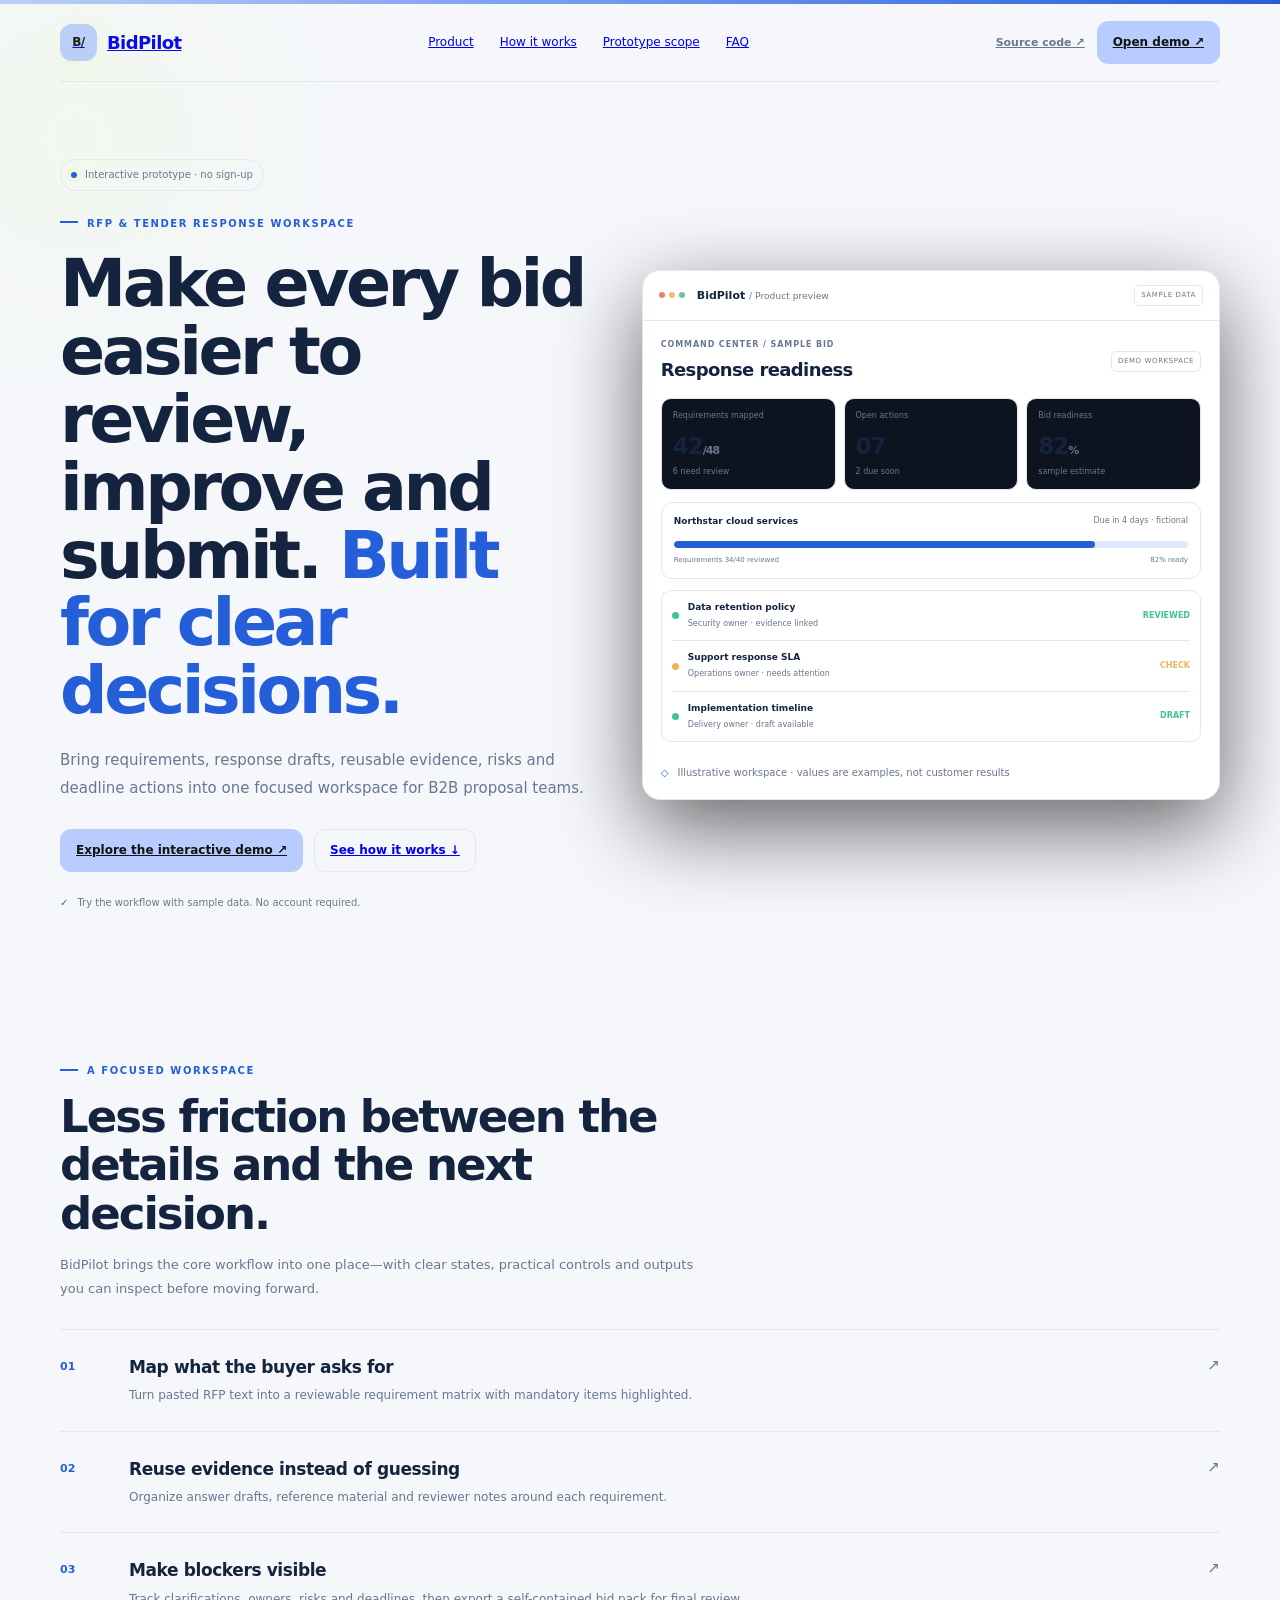
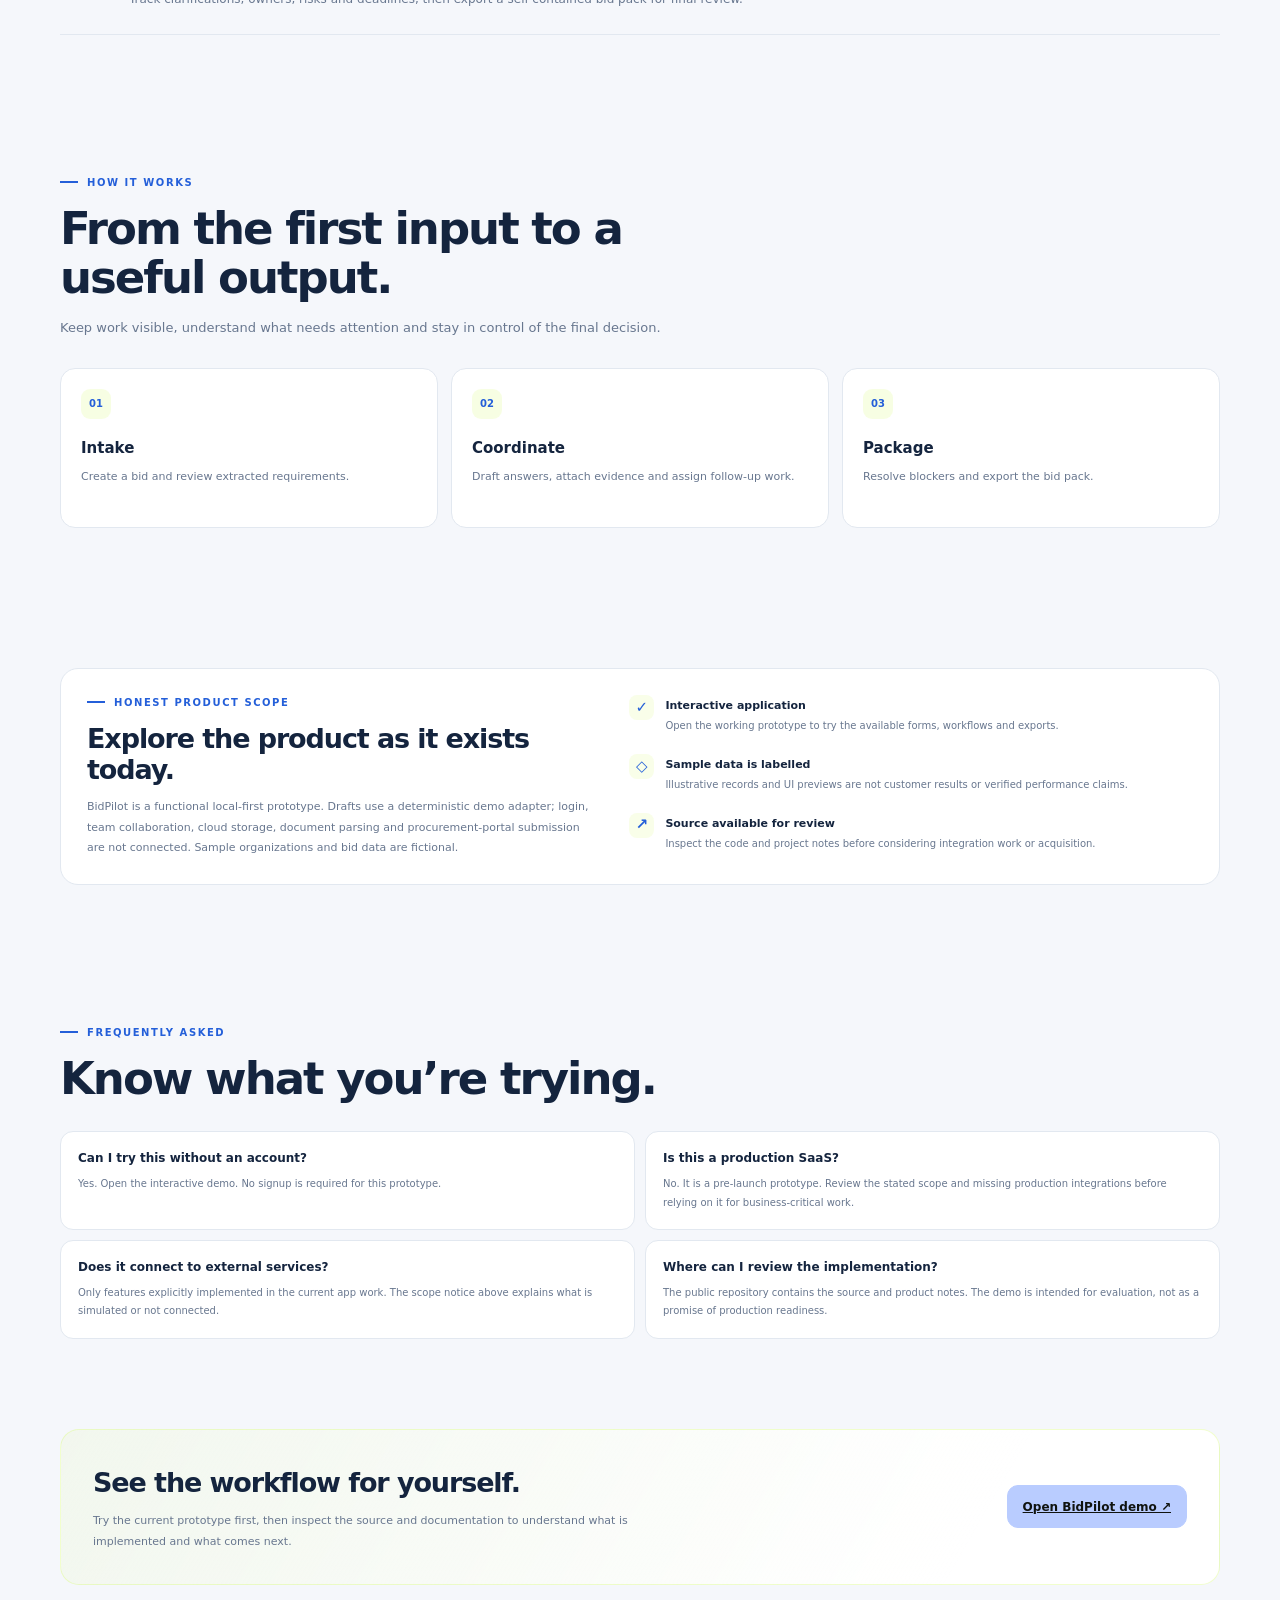
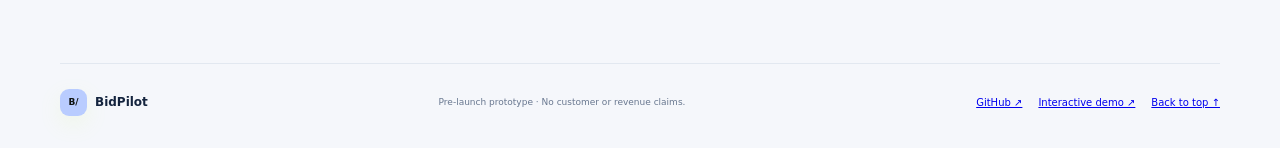
==== website/index.html @ 390980d4 "Add standalone consumer-facing product website source" ====
<!doctype html><html lang="en"><head><meta charset="utf-8"><meta name="viewport" content="width=device-width,initial-scale=1"><meta name="theme-color" content="#f5f7fb"><meta name="description" content="Bring requirements, response drafts, reusable evidence, risks and deadline actions into one focused workspace for B2B proposal teams."><meta property="og:title" content="BidPilot — Make every bid easier to review, improve and submit."><meta property="og:description" content="Bring requirements, response drafts, reusable evidence, risks and deadline actions into one focused workspace for B2B proposal teams."><title>BidPilot — Make every bid easier to review, improve and submit.</title><style>
:root{--bg:#f5f7fb;--panel:#ffffff;--line:#e2e8f0;--ink:#14243e;--muted:#68778f;--a:#b9ccff;--b:#245fd9}*{box-sizing:border-box}html{scroll-behavior:smooth;scroll-padding-top:90px}body{margin:0;background:var(--bg);color:var(--ink);font:15px/1.55 Inter,ui-sans-serif,system-ui,-apple-system,BlinkMacSystemFont,"Segoe UI",sans-serif}.site{overflow:hidden}.wrap{width:min(1160px,calc(100% - 44px));margin:auto}.stripe{height:4px;background:linear-gradient(90deg,var(--a),var(--b))}.nav{height:78px;display:flex;align-items:center;justify-content:space-between;gap:22px;border-bottom:1px solid var(--line)}.brand{display:flex;align-items:center;gap:10px;font-weight:850;letter-spacing:-.6px;font-size:18px}.mark{width:37px;height:37px;display:grid;place-items:center;background:var(--a);color:#10130f;border-radius:12px;font-size:12px;font-weight:900;box-shadow:0 8px 22px #d4fb6922}.links{display:flex;gap:26px;color:var(--muted);font-size:12px}.links a:hover{color:var(--ink)}.navright{display:flex;gap:12px;align-items:center}.source{font-size:11px;color:var(--muted);font-weight:750}.button{min-height:43px;padding:0 15px;display:inline-flex;align-items:center;justify-content:center;gap:8px;border:1px solid var(--line);border-radius:11px;font-size:12px;font-weight:800;transition:.18s}.button:hover{transform:translateY(-2px);border-color:var(--b)}.primary{background:var(--a);border-color:var(--a);color:#10130f}.menu{display:none;color:var(--ink);background:transparent;border:1px solid var(--line);border-radius:9px;padding:8px 10px}.hero{position:relative;display:grid;grid-template-columns:.96fr 1.04fr;gap:48px;align-items:center;padding:77px 0 83px;min-height:610px}.hero:before{content:"";position:absolute;width:590px;height:590px;left:-280px;top:-240px;border-radius:50%;background:radial-gradient(circle,#d4fb6916,transparent 68%);pointer-events:none}.copy{position:relative;z-index:1}.badge{display:inline-flex;align-items:center;gap:8px;border:1px solid var(--line);border-radius:99px;padding:7px 10px;margin-bottom:25px;color:var(--muted);font-size:10px}.badge i{width:6px;height:6px;background:var(--b);border-radius:50%;box-shadow:0 0 0 4px #d4fb6922}.eyebrow{font-size:10px;color:var(--b);font-weight:900;letter-spacing:1.55px;text-transform:uppercase}.eyebrow:before{content:"";display:inline-block;width:18px;height:2px;background:var(--b);vertical-align:middle;margin:0 9px 3px 0}.hero h1{font-size:clamp(44px,5.2vw,67px);line-height:1.02;letter-spacing:-3.5px;margin:19px 0 22px;font-weight:850;max-width:640px}.hero h1 em{font-style:normal;color:var(--b)}.lead{font-size:15px;line-height:1.85;color:var(--muted);max-width:550px;margin:0 0 26px}.ctas{display:flex;align-items:center;flex-wrap:wrap;gap:11px}.secondary{background:transparent}.micro{display:flex;align-items:center;gap:9px;margin-top:23px;color:var(--muted);font-size:10px}.micro strong{color:var(--b)}.preview{position:relative;background:var(--panel);border:1px solid var(--line);border-radius:18px;overflow:hidden;box-shadow:0 28px 85px #0009}.previewbar{display:flex;align-items:center;gap:12px;padding:14px 16px;border-bottom:1px solid var(--line);font-size:11px}.lights{display:flex;gap:4px}.lights i{width:6px;height:6px;border-radius:50%;background:var(--line)}.lights i:first-child{background:#ee7d76}.lights i:nth-child(2){background:#e8c36b}.lights i:nth-child(3){background:#62c99a}.previewbar b small{font-weight:500;color:var(--muted)}.pill{margin-left:auto;border:1px solid var(--line);padding:4px 6px;border-radius:5px;font-size:7px;letter-spacing:.6px;color:var(--muted);white-space:nowrap}.previewbody{padding:18px}.vhead{display:flex;align-items:center;justify-content:space-between;gap:10px;margin-bottom:14px}.vhead small,.scenario small{display:block;font-size:8px;font-weight:850;letter-spacing:.9px;color:var(--muted);margin-bottom:5px}.vhead h3{font-size:18px;letter-spacing:-.6px;margin:0}.stats{display:grid;grid-template-columns:repeat(3,minmax(0,1fr));gap:8px;margin-bottom:12px}.stats>div{background:#0d1420;border:1px solid var(--line);border-radius:10px;padding:11px;min-width:0}.stats small{display:block;font-size:8px;color:var(--muted);white-space:nowrap}.stats b{display:block;font-size:23px;letter-spacing:-1px;margin:7px 0 1px;white-space:nowrap}.stats em{font-size:11px;font-style:normal;color:var(--muted)}.stats span{display:block;color:var(--muted);font-size:8px}.chart{border:1px solid var(--line);border-radius:11px;padding:12px;margin-bottom:11px}.charthead{display:flex;justify-content:space-between;gap:8px;font-size:9px;margin-bottom:12px}.charthead small{font-size:8px;color:var(--muted)}.bars{height:76px;display:flex;align-items:flex-end;gap:7px;border-bottom:1px solid var(--line);background:repeating-linear-gradient(to bottom,transparent 0,transparent 24px,#28334680 25px,transparent 26px)}.bars i{flex:1;max-width:26px;border-radius:4px 4px 0 0;background:linear-gradient(180deg,var(--a),var(--b));opacity:.88}.bars i.bad{background:linear-gradient(180deg,#ff8d85,#cc535c)}.axis{display:flex;justify-content:space-between;font-size:7px;color:var(--muted);padding-top:7px}.rows{border:1px solid var(--line);border-radius:10px;padding:0 10px}.row{display:flex;gap:9px;align-items:center;padding:10px 0;border-bottom:1px solid var(--line)}.row:last-child{border-bottom:0}.row>div{flex:1;min-width:0}.row b{font-size:9px;display:block}.row small{display:block;font-size:8px;color:var(--muted);margin-top:3px}.row strong{font-size:8px;white-space:nowrap}.dot{width:7px;height:7px;border-radius:50%;flex:0 0 auto}.green{background:#3ec68b}.red{background:#ed7080}.gold{background:#eab752}.ok{color:#3ec68b}.err,.risk{color:#ed7080}.warn{color:#eab752}.chart .marginbars{display:grid;gap:10px}.marginbars>div{display:grid;grid-template-columns:75px 1fr 30px;gap:7px;align-items:center;font-size:8px}.marginbars span{color:var(--muted)}.marginbars i{height:7px;background:#d4fb6965;border-radius:8px;overflow:hidden}.marginbars i b{display:block;height:100%;background:var(--b);border-radius:8px}.marginbars i b.below{background:#d79b45}.marginbars strong{text-align:right;font-size:8px}.scenario{display:flex;justify-content:space-between;gap:12px;padding:12px;border:1px solid var(--line);border-radius:10px}.scenario b{font-size:10px;display:block}.scenario span{font-size:8px;color:var(--muted);display:block;margin-top:5px}.result{border-left:1px solid var(--line);padding-left:12px;min-width:110px}.result strong{display:block;font-size:19px;letter-spacing:-.7px}.riskbanner{display:flex;align-items:center;gap:9px;border:1px solid #8a5cf655;background:#26182a;border-radius:10px;padding:10px;margin-bottom:10px}.shield{display:grid;place-items:center;width:27px;height:27px;border-radius:8px;background:#874cff24;color:#bda8ff;font-weight:900}.riskbanner div{flex:1;min-width:0}.riskbanner b{display:block;font-size:9px}.riskbanner small{display:block;color:var(--muted);font-size:7px;margin-top:3px}.riskbanner strong{font-size:8px;color:#bda8ff}.avatar{width:25px;height:25px;display:grid;place-items:center;border-radius:8px;background:#d4fb6933;color:var(--b);font-size:8px;font-weight:900;flex:0 0 auto}.row .avatar+b{display:block}.section{padding:70px 0}.sectionhead{max-width:660px;margin-bottom:28px}.sectionhead h2{font-size:clamp(32px,4vw,45px);line-height:1.08;letter-spacing:-2px;margin:14px 0}.sectionhead p{color:var(--muted);font-size:13px;line-height:1.85;margin:0}.features{border-top:1px solid var(--line)}.feature{display:grid;grid-template-columns:55px 1fr 22px;gap:14px;padding:24px 0;border-bottom:1px solid var(--line)}.no{color:var(--b);font-size:11px;font-weight:900;padding-top:4px}.feature h3{font-size:17px;letter-spacing:-.4px;margin:0 0 5px}.feature p{max-width:700px;color:var(--muted);font-size:12px;line-height:1.8;margin:0}.arrow{text-align:right;color:var(--muted)}.steps{display:grid;grid-template-columns:repeat(3,1fr);gap:13px}.step{padding:20px;border:1px solid var(--line);border-radius:15px;background:var(--panel);min-height:160px}.step span{width:30px;height:30px;display:grid;place-items:center;border-radius:9px;background:#d4fb6930;color:var(--b);font-size:10px;font-weight:900}.step h3{font-size:15px;margin:18px 0 7px}.step p{font-size:11px;line-height:1.8;color:var(--muted);margin:0}.truth{display:grid;grid-template-columns:1fr 1.1fr;gap:30px;border:1px solid var(--line);border-radius:18px;background:var(--panel);padding:26px}.truth h2{font-size:27px;letter-spacing:-1.1px;line-height:1.16;margin:12px 0}.truth p{font-size:11px;line-height:1.85;color:var(--muted);margin:0}.truthitems{display:grid;gap:13px}.truthitem{display:flex;gap:11px}.check{width:25px;height:25px;flex:0 0 25px;border-radius:8px;display:grid;place-items:center;background:#d4fb6925;color:var(--b);font-weight:900}.truthitem b{display:block;font-size:11px;margin:2px 0 3px}.truthitem small{display:block;color:var(--muted);font-size:10px;line-height:1.75}.faqgrid{display:grid;grid-template-columns:1fr 1fr;gap:10px}.faq{border:1px solid var(--line);background:var(--panel);border-radius:13px;padding:17px}.faq h3{font-size:12px;margin:0 0 7px}.faq p{font-size:10px;line-height:1.85;color:var(--muted);margin:0}.closing{padding:20px 0 78px}.closebox{display:flex;align-items:center;justify-content:space-between;gap:20px;padding:32px;border:1px solid #d4fb6955;border-radius:19px;background:linear-gradient(120deg,#d4fb6916,var(--panel) 78%);position:relative;overflow:hidden}.closebox h2{font-size:27px;letter-spacing:-1.1px;margin:0 0 8px}.closebox p{max-width:580px;color:var(--muted);font-size:11px;line-height:1.85;margin:0}.foot{padding:25px 0 32px;border-top:1px solid var(--line);display:flex;justify-content:space-between;gap:15px;flex-wrap:wrap;align-items:center}.footbrand{display:flex;align-items:center;gap:8px;font-size:12px;font-weight:850}.footbrand .mark{width:27px;height:27px;border-radius:9px;font-size:9px}.footnote{color:var(--muted);font-size:9px}.footlinks{display:flex;gap:16px;color:var(--muted);font-size:10px}
@media(max-width:960px){.hero{grid-template-columns:1fr;gap:32px;padding:60px 0}.hero h1{max-width:780px}.copy{max-width:760px}.preview{max-width:760px;width:100%;margin:auto}.truth{grid-template-columns:1fr;gap:22px}}
@media(max-width:700px){.wrap{width:calc(100% - 30px)}.nav{height:66px}.links{display:none}.source{display:none}.menu{display:block}.hero{padding:42px 0 48px;min-height:0;gap:26px}.hero h1{font-size:clamp(42px,11vw,58px);letter-spacing:-2.7px}.lead{font-size:13px}.button{min-height:41px;padding:0 11px}.previewbody{padding:12px}.previewbar{padding:12px}.stats{gap:5px}.stats>div{padding:9px 7px}.stats b{font-size:18px}.section{padding:51px 0}.sectionhead h2{font-size:34px}.feature{grid-template-columns:30px 1fr 15px;gap:8px;padding:20px 0}.feature h3{font-size:15px}.steps{grid-template-columns:1fr;gap:9px}.step{min-height:0;padding:16px}.step h3{margin:11px 0 6px}.truth{padding:19px}.truth h2{font-size:24px}.faqgrid{grid-template-columns:1fr}.closebox{padding:23px;align-items:flex-start;flex-direction:column}.closebox h2{font-size:24px}.foot{flex-direction:column;align-items:flex-start}.footlinks{flex-wrap:wrap}.result{min-width:95px}.row small{overflow-wrap:anywhere}}
@media(prefers-reduced-motion:reduce){html{scroll-behavior:auto}.button{transition:none}}
</style></head><body><div class="site"><div class="stripe"></div><div class="wrap"><header class="nav"><a class="brand" href="#top"><span class="mark">B/</span>BidPilot</a><nav class="links" aria-label="Main navigation"><a href="#product">Product</a><a href="#workflow">How it works</a><a href="#scope">Prototype scope</a><a href="#faq">FAQ</a></nav><div class="navright"><a class="source" href="https://github.com/dmytri595-design/BidPilot" target="_blank" rel="noopener noreferrer">Source code ↗</a><a class="button primary" href="https://dmytri595-design.github.io/BidPilot/" target="_blank" rel="noopener noreferrer">Open demo ↗</a><button class="menu" aria-label="Toggle navigation" id="menubtn">☰</button></div></header><main id="top"><section class="hero"><div class="copy"><div class="badge"><i></i> Interactive prototype · no sign-up</div><div class="eyebrow">RFP & TENDER RESPONSE WORKSPACE</div><h1>Make every bid easier to review, improve and submit. <em>Built for clear decisions.</em></h1><p class="lead">Bring requirements, response drafts, reusable evidence, risks and deadline actions into one focused workspace for B2B proposal teams.</p><div class="ctas"><a class="button primary" href="https://dmytri595-design.github.io/BidPilot/" target="_blank" rel="noopener noreferrer">Explore the interactive demo ↗</a><a class="button secondary" href="#product">See how it works ↓</a></div><div class="micro"><strong>✓</strong> Try the workflow with sample data. No account required.</div></div><div class="preview"><div class="previewbar"><span class="lights"><i></i><i></i><i></i></span><b>BidPilot <small> / Product preview</small></b><span class="pill">SAMPLE DATA</span></div><div class="previewbody"><div class="vhead"><div><small>COMMAND CENTER / SAMPLE BID</small><h3>Response readiness</h3></div><span class="pill">DEMO WORKSPACE</span></div><div class="stats"><div><small>Requirements mapped</small><b>42<em>/48</em></b><span>6 need review</span></div><div><small>Open actions</small><b>07</b><span>2 due soon</span></div><div><small>Bid readiness</small><b>82<em>%</em></b><span>sample estimate</span></div></div><div class="chart"><div class="charthead"><b>Northstar cloud services</b><small>Due in 4 days · fictional</small></div><div style="height:7px;border-radius:8px;background:#b9ccff75;overflow:hidden"><i style="display:block;width:82%;height:100%;background:#245fd9;border-radius:8px"></i></div><div class="axis"><span>Requirements 34/40 reviewed</span><span>82% ready</span></div></div><div class="rows"><div class="row"><i class="dot green"></i><div><b>Data retention policy</b><small>Security owner · evidence linked</small></div><strong class="ok">REVIEWED</strong></div><div class="row"><i class="dot gold"></i><div><b>Support response SLA</b><small>Operations owner · needs attention</small></div><strong class="warn">CHECK</strong></div><div class="row"><i class="dot green"></i><div><b>Implementation timeline</b><small>Delivery owner · draft available</small></div><strong class="ok">DRAFT</strong></div></div><div class="micro"><strong>◇</strong> Illustrative workspace · values are examples, not customer results</div></div></div></section><section class="section" id="product"><div class="sectionhead"><div class="eyebrow">A focused workspace</div><h2>Less friction between the details and the next decision.</h2><p>BidPilot brings the core workflow into one place—with clear states, practical controls and outputs you can inspect before moving forward.</p></div><div class="features"><article class="feature"><span class="no">01</span><div><h3>Map what the buyer asks for</h3><p>Turn pasted RFP text into a reviewable requirement matrix with mandatory items highlighted.</p></div><span class="arrow">↗</span></article><article class="feature"><span class="no">02</span><div><h3>Reuse evidence instead of guessing</h3><p>Organize answer drafts, reference material and reviewer notes around each requirement.</p></div><span class="arrow">↗</span></article><article class="feature"><span class="no">03</span><div><h3>Make blockers visible</h3><p>Track clarifications, owners, risks and deadlines, then export a self-contained bid pack for final review.</p></div><span class="arrow">↗</span></article></div></section><section class="section" id="workflow"><div class="sectionhead"><div class="eyebrow">How it works</div><h2>From the first input to a useful output.</h2><p>Keep work visible, understand what needs attention and stay in control of the final decision.</p></div><div class="steps"><article class="step"><span>01</span><h3>Intake</h3><p>Create a bid and review extracted requirements.</p></article><article class="step"><span>02</span><h3>Coordinate</h3><p>Draft answers, attach evidence and assign follow-up work.</p></article><article class="step"><span>03</span><h3>Package</h3><p>Resolve blockers and export the bid pack.</p></article></div></section><section class="section" id="scope"><div class="truth"><div><div class="eyebrow">Honest product scope</div><h2>Explore the product as it exists today.</h2><p>BidPilot is a functional local-first prototype. Drafts use a deterministic demo adapter; login, team collaboration, cloud storage, document parsing and procurement-portal submission are not connected. Sample organizations and bid data are fictional.</p></div><div class="truthitems"><div class="truthitem"><span class="check">✓</span><div><b>Interactive application</b><small>Open the working prototype to try the available forms, workflows and exports.</small></div></div><div class="truthitem"><span class="check">◇</span><div><b>Sample data is labelled</b><small>Illustrative records and UI previews are not customer results or verified performance claims.</small></div></div><div class="truthitem"><span class="check">↗</span><div><b>Source available for review</b><small>Inspect the code and project notes before considering integration work or acquisition.</small></div></div></div></div></section><section class="section" id="faq"><div class="sectionhead"><div class="eyebrow">Frequently asked</div><h2>Know what you’re trying.</h2></div><div class="faqgrid"><article class="faq"><h3>Can I try this without an account?</h3><p>Yes. Open the interactive demo. No signup is required for this prototype.</p></article><article class="faq"><h3>Is this a production SaaS?</h3><p>No. It is a pre-launch prototype. Review the stated scope and missing production integrations before relying on it for business-critical work.</p></article><article class="faq"><h3>Does it connect to external services?</h3><p>Only features explicitly implemented in the current app work. The scope notice above explains what is simulated or not connected.</p></article><article class="faq"><h3>Where can I review the implementation?</h3><p>The public repository contains the source and product notes. The demo is intended for evaluation, not as a promise of production readiness.</p></article></div></section><section class="closing"><div class="closebox"><div><h2>See the workflow for yourself.</h2><p>Try the current prototype first, then inspect the source and documentation to understand what is implemented and what comes next.</p></div><a class="button primary" href="https://dmytri595-design.github.io/BidPilot/" target="_blank" rel="noopener noreferrer">Open BidPilot demo ↗</a></div></section></main><footer class="foot"><div class="footbrand"><span class="mark">B/</span>BidPilot</div><div class="footnote">Pre-launch prototype · No customer or revenue claims.</div><div class="footlinks"><a href="https://github.com/dmytri595-design/BidPilot" target="_blank" rel="noopener noreferrer">GitHub ↗</a><a href="https://dmytri595-design.github.io/BidPilot/" target="_blank" rel="noopener noreferrer">Interactive demo ↗</a><a href="#top">Back to top ↑</a></div></footer></div></div><script>(function(){var b=document.getElementById("menubtn");if(!b)return;b.addEventListener("click",function(){var n=document.querySelector(".links");if(!n)return;var show=n.style.display!=="flex";n.style.display=show?"flex":"none";if(show){n.style.position="absolute";n.style.top="72px";n.style.left="15px";n.style.right="15px";n.style.zIndex="20";n.style.padding="17px";n.style.flexDirection="column";n.style.gap="15px";n.style.background="var(--panel)";n.style.border="1px solid var(--line)";n.style.borderRadius="13px"}})})();</script></body></html>
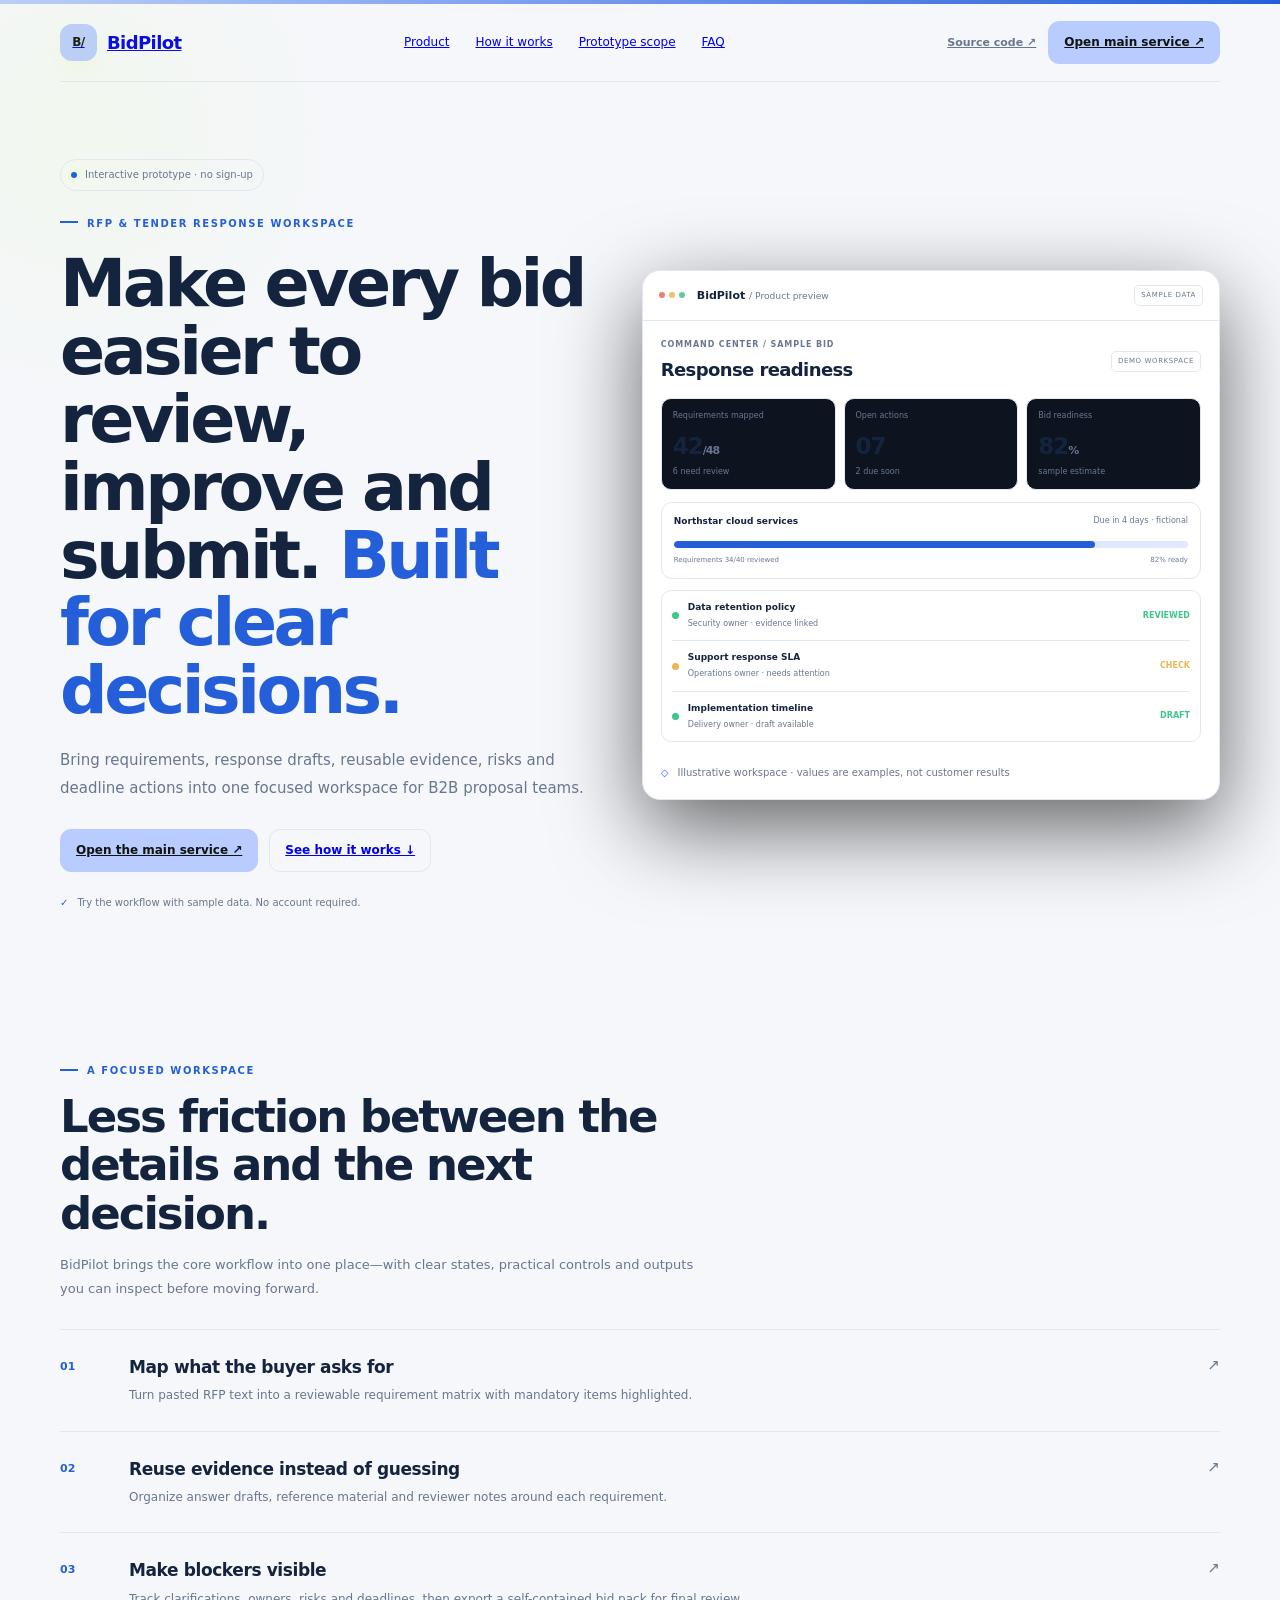
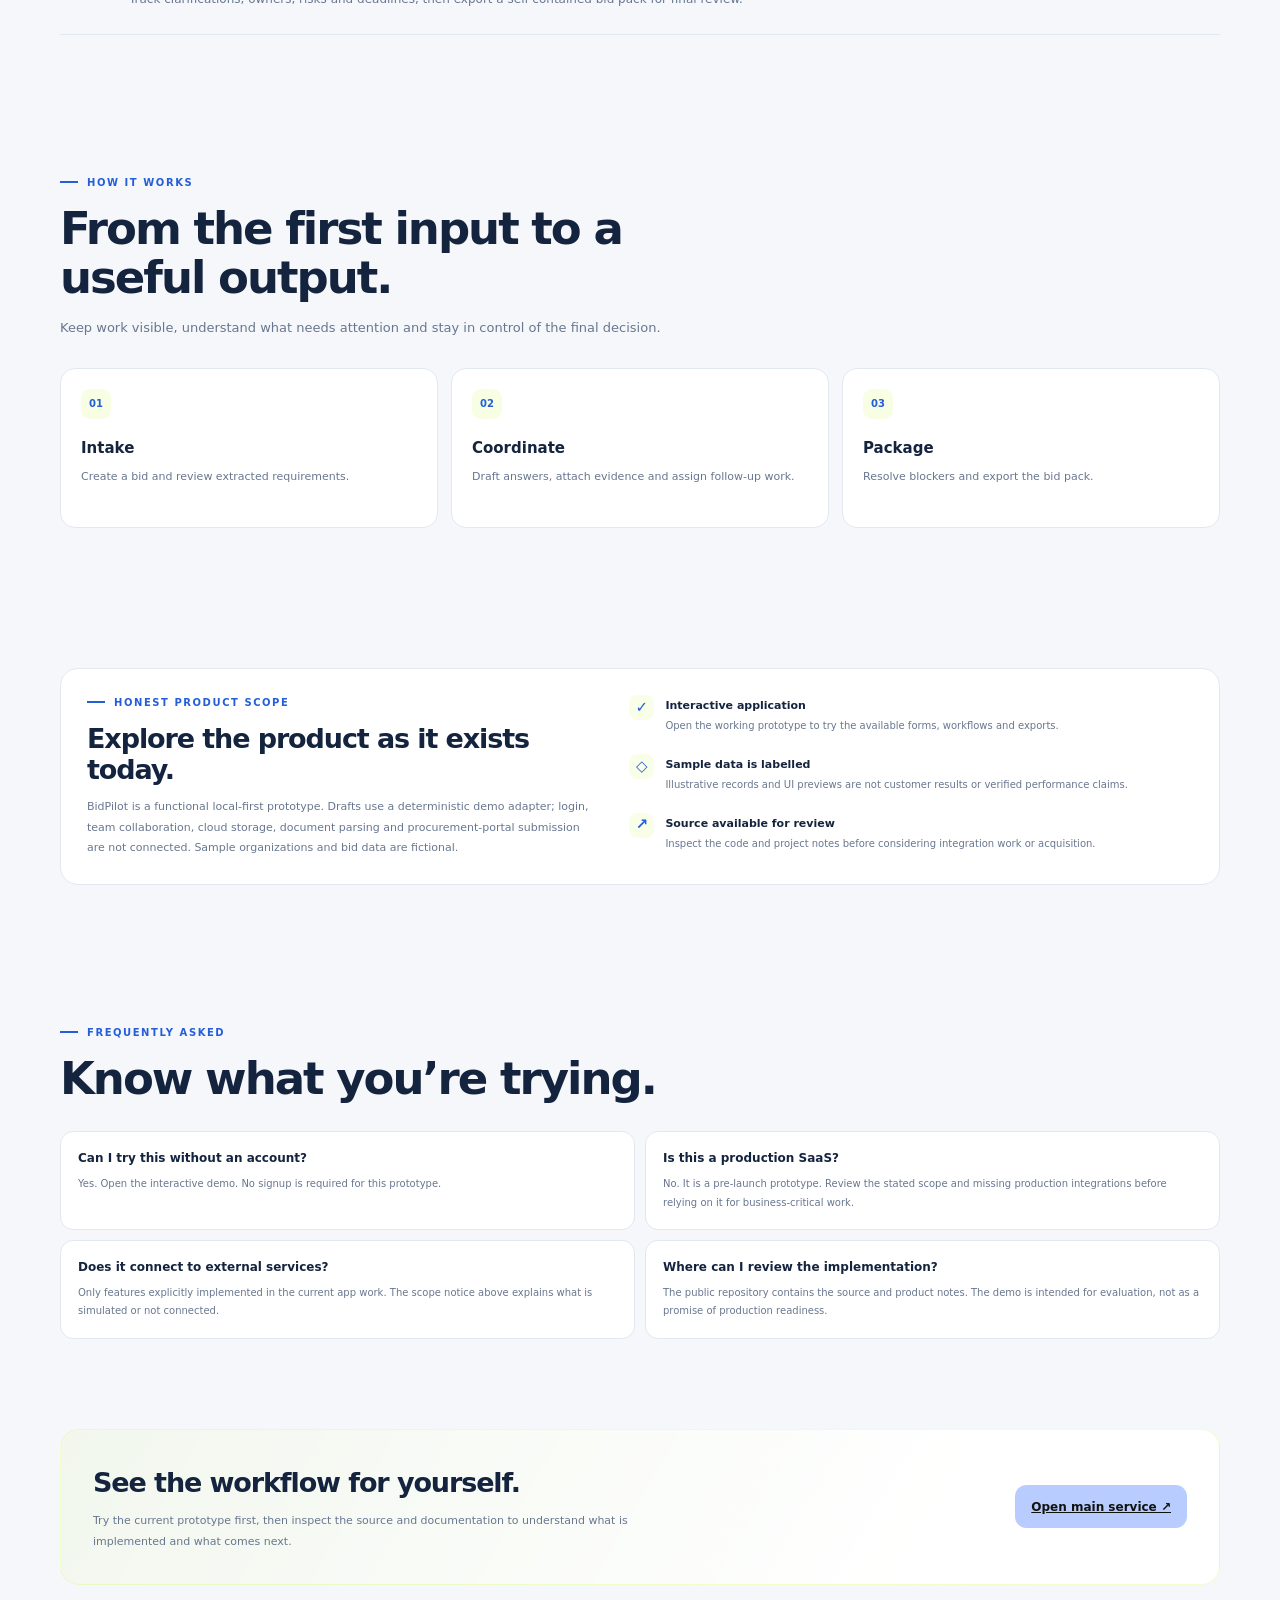
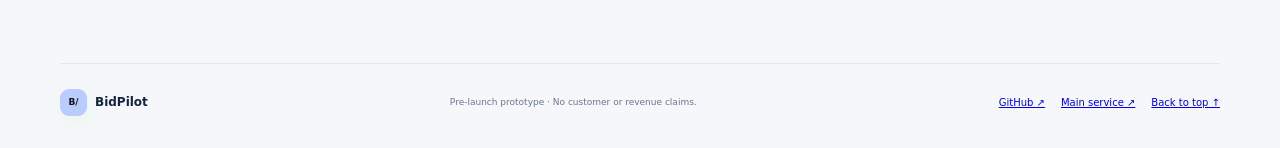
==== commit d19f844d: "Clarify that brand-site calls to action open the main application" ====
--- a/website/index.html
+++ b/website/index.html
@@ -3,4 +3,4 @@
 @media(max-width:960px){.hero{grid-template-columns:1fr;gap:32px;padding:60px 0}.hero h1{max-width:780px}.copy{max-width:760px}.preview{max-width:760px;width:100%;margin:auto}.truth{grid-template-columns:1fr;gap:22px}}
 @media(max-width:700px){.wrap{width:calc(100% - 30px)}.nav{height:66px}.links{display:none}.source{display:none}.menu{display:block}.hero{padding:42px 0 48px;min-height:0;gap:26px}.hero h1{font-size:clamp(42px,11vw,58px);letter-spacing:-2.7px}.lead{font-size:13px}.button{min-height:41px;padding:0 11px}.previewbody{padding:12px}.previewbar{padding:12px}.stats{gap:5px}.stats>div{padding:9px 7px}.stats b{font-size:18px}.section{padding:51px 0}.sectionhead h2{font-size:34px}.feature{grid-template-columns:30px 1fr 15px;gap:8px;padding:20px 0}.feature h3{font-size:15px}.steps{grid-template-columns:1fr;gap:9px}.step{min-height:0;padding:16px}.step h3{margin:11px 0 6px}.truth{padding:19px}.truth h2{font-size:24px}.faqgrid{grid-template-columns:1fr}.closebox{padding:23px;align-items:flex-start;flex-direction:column}.closebox h2{font-size:24px}.foot{flex-direction:column;align-items:flex-start}.footlinks{flex-wrap:wrap}.result{min-width:95px}.row small{overflow-wrap:anywhere}}
 @media(prefers-reduced-motion:reduce){html{scroll-behavior:auto}.button{transition:none}}
-</style></head><body><div class="site"><div class="stripe"></div><div class="wrap"><header class="nav"><a class="brand" href="#top"><span class="mark">B/</span>BidPilot</a><nav class="links" aria-label="Main navigation"><a href="#product">Product</a><a href="#workflow">How it works</a><a href="#scope">Prototype scope</a><a href="#faq">FAQ</a></nav><div class="navright"><a class="source" href="https://github.com/dmytri595-design/BidPilot" target="_blank" rel="noopener noreferrer">Source code ↗</a><a class="button primary" href="https://dmytri595-design.github.io/BidPilot/" target="_blank" rel="noopener noreferrer">Open demo ↗</a><button class="menu" aria-label="Toggle navigation" id="menubtn">☰</button></div></header><main id="top"><section class="hero"><div class="copy"><div class="badge"><i></i> Interactive prototype · no sign-up</div><div class="eyebrow">RFP & TENDER RESPONSE WORKSPACE</div><h1>Make every bid easier to review, improve and submit. <em>Built for clear decisions.</em></h1><p class="lead">Bring requirements, response drafts, reusable evidence, risks and deadline actions into one focused workspace for B2B proposal teams.</p><div class="ctas"><a class="button primary" href="https://dmytri595-design.github.io/BidPilot/" target="_blank" rel="noopener noreferrer">Explore the interactive demo ↗</a><a class="button secondary" href="#product">See how it works ↓</a></div><div class="micro"><strong>✓</strong> Try the workflow with sample data. No account required.</div></div><div class="preview"><div class="previewbar"><span class="lights"><i></i><i></i><i></i></span><b>BidPilot <small> / Product preview</small></b><span class="pill">SAMPLE DATA</span></div><div class="previewbody"><div class="vhead"><div><small>COMMAND CENTER / SAMPLE BID</small><h3>Response readiness</h3></div><span class="pill">DEMO WORKSPACE</span></div><div class="stats"><div><small>Requirements mapped</small><b>42<em>/48</em></b><span>6 need review</span></div><div><small>Open actions</small><b>07</b><span>2 due soon</span></div><div><small>Bid readiness</small><b>82<em>%</em></b><span>sample estimate</span></div></div><div class="chart"><div class="charthead"><b>Northstar cloud services</b><small>Due in 4 days · fictional</small></div><div style="height:7px;border-radius:8px;background:#b9ccff75;overflow:hidden"><i style="display:block;width:82%;height:100%;background:#245fd9;border-radius:8px"></i></div><div class="axis"><span>Requirements 34/40 reviewed</span><span>82% ready</span></div></div><div class="rows"><div class="row"><i class="dot green"></i><div><b>Data retention policy</b><small>Security owner · evidence linked</small></div><strong class="ok">REVIEWED</strong></div><div class="row"><i class="dot gold"></i><div><b>Support response SLA</b><small>Operations owner · needs attention</small></div><strong class="warn">CHECK</strong></div><div class="row"><i class="dot green"></i><div><b>Implementation timeline</b><small>Delivery owner · draft available</small></div><strong class="ok">DRAFT</strong></div></div><div class="micro"><strong>◇</strong> Illustrative workspace · values are examples, not customer results</div></div></div></section><section class="section" id="product"><div class="sectionhead"><div class="eyebrow">A focused workspace</div><h2>Less friction between the details and the next decision.</h2><p>BidPilot brings the core workflow into one place—with clear states, practical controls and outputs you can inspect before moving forward.</p></div><div class="features"><article class="feature"><span class="no">01</span><div><h3>Map what the buyer asks for</h3><p>Turn pasted RFP text into a reviewable requirement matrix with mandatory items highlighted.</p></div><span class="arrow">↗</span></article><article class="feature"><span class="no">02</span><div><h3>Reuse evidence instead of guessing</h3><p>Organize answer drafts, reference material and reviewer notes around each requirement.</p></div><span class="arrow">↗</span></article><article class="feature"><span class="no">03</span><div><h3>Make blockers visible</h3><p>Track clarifications, owners, risks and deadlines, then export a self-contained bid pack for final review.</p></div><span class="arrow">↗</span></article></div></section><section class="section" id="workflow"><div class="sectionhead"><div class="eyebrow">How it works</div><h2>From the first input to a useful output.</h2><p>Keep work visible, understand what needs attention and stay in control of the final decision.</p></div><div class="steps"><article class="step"><span>01</span><h3>Intake</h3><p>Create a bid and review extracted requirements.</p></article><article class="step"><span>02</span><h3>Coordinate</h3><p>Draft answers, attach evidence and assign follow-up work.</p></article><article class="step"><span>03</span><h3>Package</h3><p>Resolve blockers and export the bid pack.</p></article></div></section><section class="section" id="scope"><div class="truth"><div><div class="eyebrow">Honest product scope</div><h2>Explore the product as it exists today.</h2><p>BidPilot is a functional local-first prototype. Drafts use a deterministic demo adapter; login, team collaboration, cloud storage, document parsing and procurement-portal submission are not connected. Sample organizations and bid data are fictional.</p></div><div class="truthitems"><div class="truthitem"><span class="check">✓</span><div><b>Interactive application</b><small>Open the working prototype to try the available forms, workflows and exports.</small></div></div><div class="truthitem"><span class="check">◇</span><div><b>Sample data is labelled</b><small>Illustrative records and UI previews are not customer results or verified performance claims.</small></div></div><div class="truthitem"><span class="check">↗</span><div><b>Source available for review</b><small>Inspect the code and project notes before considering integration work or acquisition.</small></div></div></div></div></section><section class="section" id="faq"><div class="sectionhead"><div class="eyebrow">Frequently asked</div><h2>Know what you’re trying.</h2></div><div class="faqgrid"><article class="faq"><h3>Can I try this without an account?</h3><p>Yes. Open the interactive demo. No signup is required for this prototype.</p></article><article class="faq"><h3>Is this a production SaaS?</h3><p>No. It is a pre-launch prototype. Review the stated scope and missing production integrations before relying on it for business-critical work.</p></article><article class="faq"><h3>Does it connect to external services?</h3><p>Only features explicitly implemented in the current app work. The scope notice above explains what is simulated or not connected.</p></article><article class="faq"><h3>Where can I review the implementation?</h3><p>The public repository contains the source and product notes. The demo is intended for evaluation, not as a promise of production readiness.</p></article></div></section><section class="closing"><div class="closebox"><div><h2>See the workflow for yourself.</h2><p>Try the current prototype first, then inspect the source and documentation to understand what is implemented and what comes next.</p></div><a class="button primary" href="https://dmytri595-design.github.io/BidPilot/" target="_blank" rel="noopener noreferrer">Open BidPilot demo ↗</a></div></section></main><footer class="foot"><div class="footbrand"><span class="mark">B/</span>BidPilot</div><div class="footnote">Pre-launch prototype · No customer or revenue claims.</div><div class="footlinks"><a href="https://github.com/dmytri595-design/BidPilot" target="_blank" rel="noopener noreferrer">GitHub ↗</a><a href="https://dmytri595-design.github.io/BidPilot/" target="_blank" rel="noopener noreferrer">Interactive demo ↗</a><a href="#top">Back to top ↑</a></div></footer></div></div><script>(function(){var b=document.getElementById("menubtn");if(!b)return;b.addEventListener("click",function(){var n=document.querySelector(".links");if(!n)return;var show=n.style.display!=="flex";n.style.display=show?"flex":"none";if(show){n.style.position="absolute";n.style.top="72px";n.style.left="15px";n.style.right="15px";n.style.zIndex="20";n.style.padding="17px";n.style.flexDirection="column";n.style.gap="15px";n.style.background="var(--panel)";n.style.border="1px solid var(--line)";n.style.borderRadius="13px"}})})();</script></body></html>+</style></head><body><div class="site"><div class="stripe"></div><div class="wrap"><header class="nav"><a class="brand" href="#top"><span class="mark">B/</span>BidPilot</a><nav class="links" aria-label="Main navigation"><a href="#product">Product</a><a href="#workflow">How it works</a><a href="#scope">Prototype scope</a><a href="#faq">FAQ</a></nav><div class="navright"><a class="source" href="https://github.com/dmytri595-design/BidPilot" target="_blank" rel="noopener noreferrer">Source code ↗</a><a class="button primary" href="https://dmytri595-design.github.io/BidPilot/" target="_blank" rel="noopener noreferrer">Open main service ↗</a><button class="menu" aria-label="Toggle navigation" id="menubtn">☰</button></div></header><main id="top"><section class="hero"><div class="copy"><div class="badge"><i></i> Interactive prototype · no sign-up</div><div class="eyebrow">RFP & TENDER RESPONSE WORKSPACE</div><h1>Make every bid easier to review, improve and submit. <em>Built for clear decisions.</em></h1><p class="lead">Bring requirements, response drafts, reusable evidence, risks and deadline actions into one focused workspace for B2B proposal teams.</p><div class="ctas"><a class="button primary" href="https://dmytri595-design.github.io/BidPilot/" target="_blank" rel="noopener noreferrer">Open the main service ↗</a><a class="button secondary" href="#product">See how it works ↓</a></div><div class="micro"><strong>✓</strong> Try the workflow with sample data. No account required.</div></div><div class="preview"><div class="previewbar"><span class="lights"><i></i><i></i><i></i></span><b>BidPilot <small> / Product preview</small></b><span class="pill">SAMPLE DATA</span></div><div class="previewbody"><div class="vhead"><div><small>COMMAND CENTER / SAMPLE BID</small><h3>Response readiness</h3></div><span class="pill">DEMO WORKSPACE</span></div><div class="stats"><div><small>Requirements mapped</small><b>42<em>/48</em></b><span>6 need review</span></div><div><small>Open actions</small><b>07</b><span>2 due soon</span></div><div><small>Bid readiness</small><b>82<em>%</em></b><span>sample estimate</span></div></div><div class="chart"><div class="charthead"><b>Northstar cloud services</b><small>Due in 4 days · fictional</small></div><div style="height:7px;border-radius:8px;background:#b9ccff75;overflow:hidden"><i style="display:block;width:82%;height:100%;background:#245fd9;border-radius:8px"></i></div><div class="axis"><span>Requirements 34/40 reviewed</span><span>82% ready</span></div></div><div class="rows"><div class="row"><i class="dot green"></i><div><b>Data retention policy</b><small>Security owner · evidence linked</small></div><strong class="ok">REVIEWED</strong></div><div class="row"><i class="dot gold"></i><div><b>Support response SLA</b><small>Operations owner · needs attention</small></div><strong class="warn">CHECK</strong></div><div class="row"><i class="dot green"></i><div><b>Implementation timeline</b><small>Delivery owner · draft available</small></div><strong class="ok">DRAFT</strong></div></div><div class="micro"><strong>◇</strong> Illustrative workspace · values are examples, not customer results</div></div></div></section><section class="section" id="product"><div class="sectionhead"><div class="eyebrow">A focused workspace</div><h2>Less friction between the details and the next decision.</h2><p>BidPilot brings the core workflow into one place—with clear states, practical controls and outputs you can inspect before moving forward.</p></div><div class="features"><article class="feature"><span class="no">01</span><div><h3>Map what the buyer asks for</h3><p>Turn pasted RFP text into a reviewable requirement matrix with mandatory items highlighted.</p></div><span class="arrow">↗</span></article><article class="feature"><span class="no">02</span><div><h3>Reuse evidence instead of guessing</h3><p>Organize answer drafts, reference material and reviewer notes around each requirement.</p></div><span class="arrow">↗</span></article><article class="feature"><span class="no">03</span><div><h3>Make blockers visible</h3><p>Track clarifications, owners, risks and deadlines, then export a self-contained bid pack for final review.</p></div><span class="arrow">↗</span></article></div></section><section class="section" id="workflow"><div class="sectionhead"><div class="eyebrow">How it works</div><h2>From the first input to a useful output.</h2><p>Keep work visible, understand what needs attention and stay in control of the final decision.</p></div><div class="steps"><article class="step"><span>01</span><h3>Intake</h3><p>Create a bid and review extracted requirements.</p></article><article class="step"><span>02</span><h3>Coordinate</h3><p>Draft answers, attach evidence and assign follow-up work.</p></article><article class="step"><span>03</span><h3>Package</h3><p>Resolve blockers and export the bid pack.</p></article></div></section><section class="section" id="scope"><div class="truth"><div><div class="eyebrow">Honest product scope</div><h2>Explore the product as it exists today.</h2><p>BidPilot is a functional local-first prototype. Drafts use a deterministic demo adapter; login, team collaboration, cloud storage, document parsing and procurement-portal submission are not connected. Sample organizations and bid data are fictional.</p></div><div class="truthitems"><div class="truthitem"><span class="check">✓</span><div><b>Interactive application</b><small>Open the working prototype to try the available forms, workflows and exports.</small></div></div><div class="truthitem"><span class="check">◇</span><div><b>Sample data is labelled</b><small>Illustrative records and UI previews are not customer results or verified performance claims.</small></div></div><div class="truthitem"><span class="check">↗</span><div><b>Source available for review</b><small>Inspect the code and project notes before considering integration work or acquisition.</small></div></div></div></div></section><section class="section" id="faq"><div class="sectionhead"><div class="eyebrow">Frequently asked</div><h2>Know what you’re trying.</h2></div><div class="faqgrid"><article class="faq"><h3>Can I try this without an account?</h3><p>Yes. Open the interactive demo. No signup is required for this prototype.</p></article><article class="faq"><h3>Is this a production SaaS?</h3><p>No. It is a pre-launch prototype. Review the stated scope and missing production integrations before relying on it for business-critical work.</p></article><article class="faq"><h3>Does it connect to external services?</h3><p>Only features explicitly implemented in the current app work. The scope notice above explains what is simulated or not connected.</p></article><article class="faq"><h3>Where can I review the implementation?</h3><p>The public repository contains the source and product notes. The demo is intended for evaluation, not as a promise of production readiness.</p></article></div></section><section class="closing"><div class="closebox"><div><h2>See the workflow for yourself.</h2><p>Try the current prototype first, then inspect the source and documentation to understand what is implemented and what comes next.</p></div><a class="button primary" href="https://dmytri595-design.github.io/BidPilot/" target="_blank" rel="noopener noreferrer">Open main service ↗</a></div></section></main><footer class="foot"><div class="footbrand"><span class="mark">B/</span>BidPilot</div><div class="footnote">Pre-launch prototype · No customer or revenue claims.</div><div class="footlinks"><a href="https://github.com/dmytri595-design/BidPilot" target="_blank" rel="noopener noreferrer">GitHub ↗</a><a href="https://dmytri595-design.github.io/BidPilot/" target="_blank" rel="noopener noreferrer">Main service ↗</a><a href="#top">Back to top ↑</a></div></footer></div></div><script>(function(){var b=document.getElementById("menubtn");if(!b)return;b.addEventListener("click",function(){var n=document.querySelector(".links");if(!n)return;var show=n.style.display!=="flex";n.style.display=show?"flex":"none";if(show){n.style.position="absolute";n.style.top="72px";n.style.left="15px";n.style.right="15px";n.style.zIndex="20";n.style.padding="17px";n.style.flexDirection="column";n.style.gap="15px";n.style.background="var(--panel)";n.style.border="1px solid var(--line)";n.style.borderRadius="13px"}})})();</script></body></html>
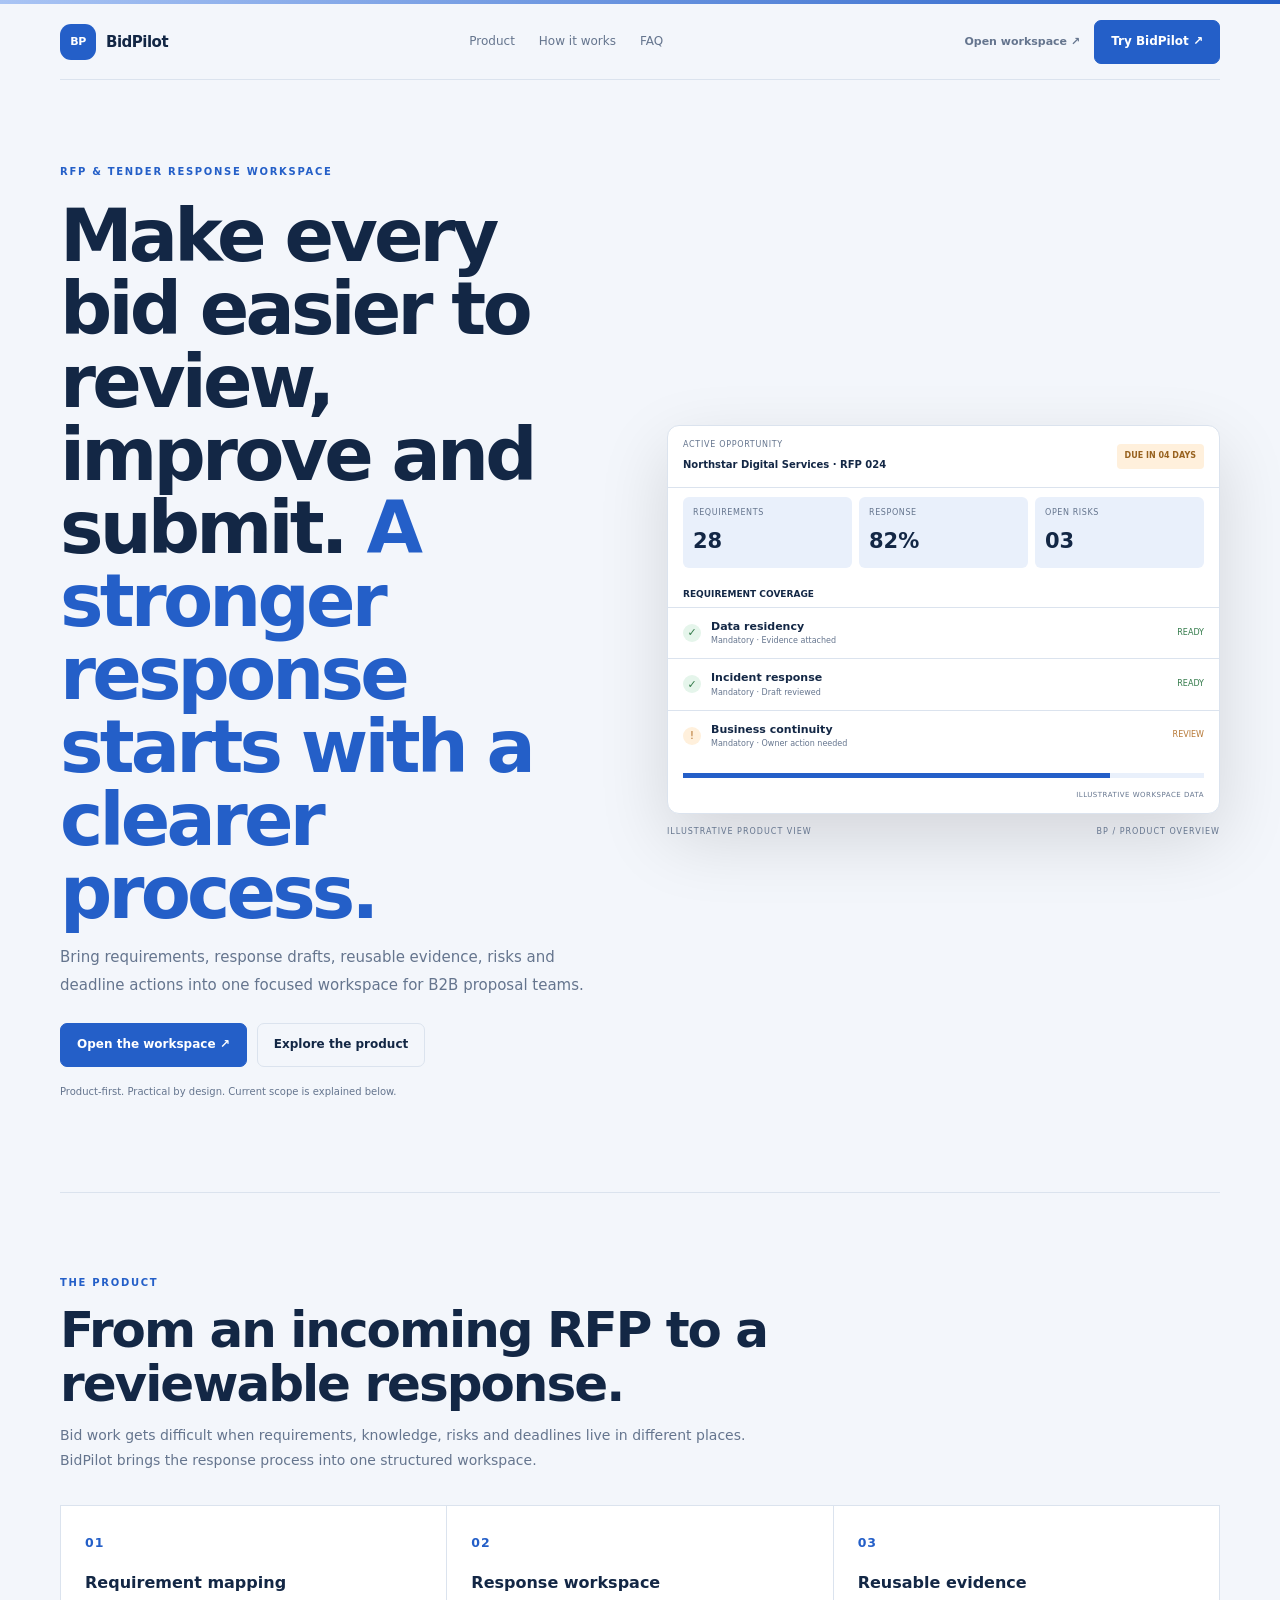
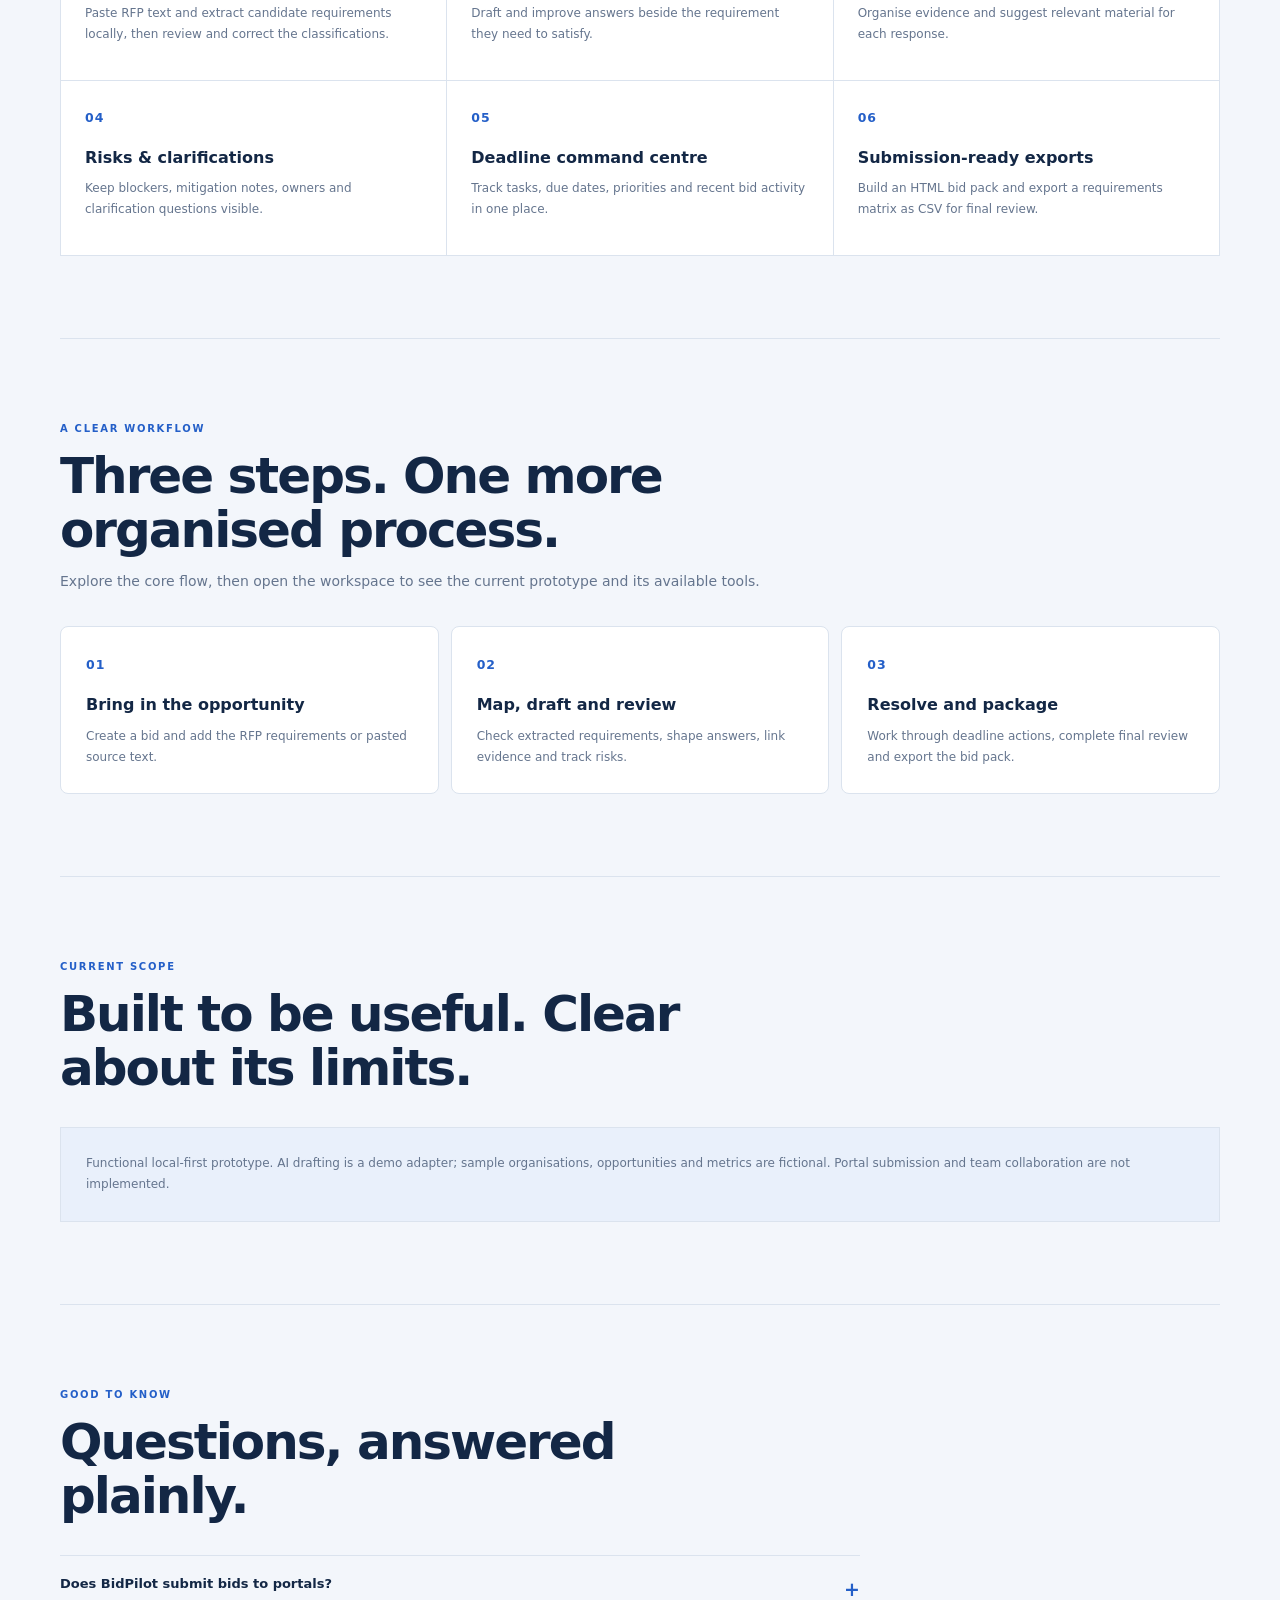
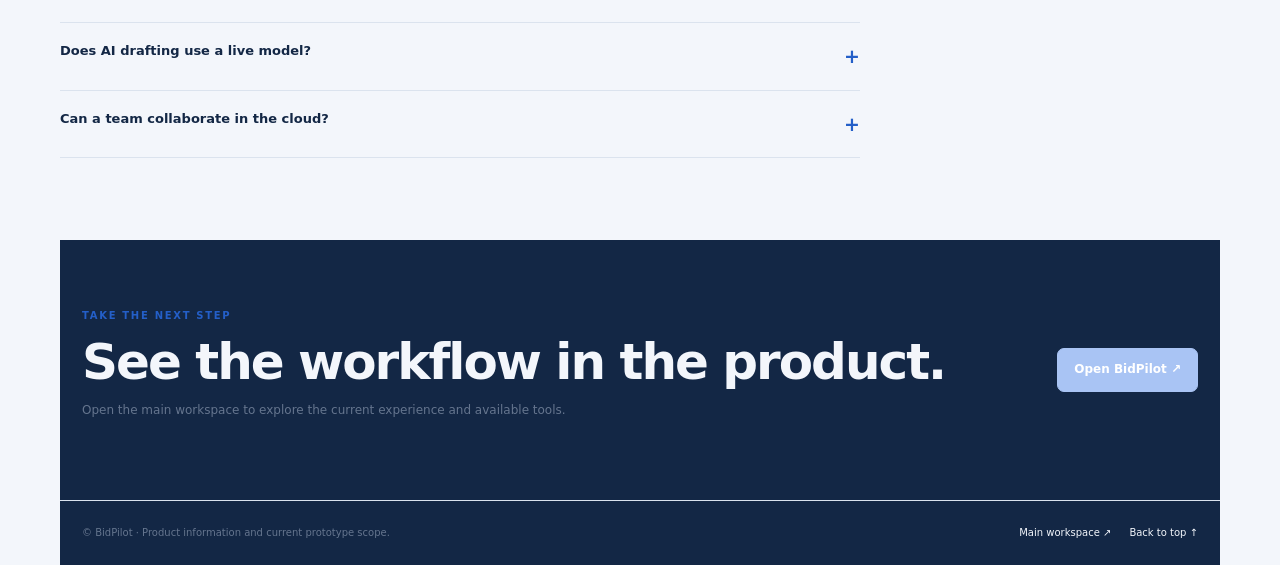
==== commit 48ec47dc: "Upgrade product marketing website with product-specific design" ====
--- a/website/index.html
+++ b/website/index.html
@@ -1,6 +1,19 @@
-<!doctype html><html lang="en"><head><meta charset="utf-8"><meta name="viewport" content="width=device-width,initial-scale=1"><meta name="theme-color" content="#f5f7fb"><meta name="description" content="Bring requirements, response drafts, reusable evidence, risks and deadline actions into one focused workspace for B2B proposal teams."><meta property="og:title" content="BidPilot — Make every bid easier to review, improve and submit."><meta property="og:description" content="Bring requirements, response drafts, reusable evidence, risks and deadline actions into one focused workspace for B2B proposal teams."><title>BidPilot — Make every bid easier to review, improve and submit.</title><style>
-:root{--bg:#f5f7fb;--panel:#ffffff;--line:#e2e8f0;--ink:#14243e;--muted:#68778f;--a:#b9ccff;--b:#245fd9}*{box-sizing:border-box}html{scroll-behavior:smooth;scroll-padding-top:90px}body{margin:0;background:var(--bg);color:var(--ink);font:15px/1.55 Inter,ui-sans-serif,system-ui,-apple-system,BlinkMacSystemFont,"Segoe UI",sans-serif}.site{overflow:hidden}.wrap{width:min(1160px,calc(100% - 44px));margin:auto}.stripe{height:4px;background:linear-gradient(90deg,var(--a),var(--b))}.nav{height:78px;display:flex;align-items:center;justify-content:space-between;gap:22px;border-bottom:1px solid var(--line)}.brand{display:flex;align-items:center;gap:10px;font-weight:850;letter-spacing:-.6px;font-size:18px}.mark{width:37px;height:37px;display:grid;place-items:center;background:var(--a);color:#10130f;border-radius:12px;font-size:12px;font-weight:900;box-shadow:0 8px 22px #d4fb6922}.links{display:flex;gap:26px;color:var(--muted);font-size:12px}.links a:hover{color:var(--ink)}.navright{display:flex;gap:12px;align-items:center}.source{font-size:11px;color:var(--muted);font-weight:750}.button{min-height:43px;padding:0 15px;display:inline-flex;align-items:center;justify-content:center;gap:8px;border:1px solid var(--line);border-radius:11px;font-size:12px;font-weight:800;transition:.18s}.button:hover{transform:translateY(-2px);border-color:var(--b)}.primary{background:var(--a);border-color:var(--a);color:#10130f}.menu{display:none;color:var(--ink);background:transparent;border:1px solid var(--line);border-radius:9px;padding:8px 10px}.hero{position:relative;display:grid;grid-template-columns:.96fr 1.04fr;gap:48px;align-items:center;padding:77px 0 83px;min-height:610px}.hero:before{content:"";position:absolute;width:590px;height:590px;left:-280px;top:-240px;border-radius:50%;background:radial-gradient(circle,#d4fb6916,transparent 68%);pointer-events:none}.copy{position:relative;z-index:1}.badge{display:inline-flex;align-items:center;gap:8px;border:1px solid var(--line);border-radius:99px;padding:7px 10px;margin-bottom:25px;color:var(--muted);font-size:10px}.badge i{width:6px;height:6px;background:var(--b);border-radius:50%;box-shadow:0 0 0 4px #d4fb6922}.eyebrow{font-size:10px;color:var(--b);font-weight:900;letter-spacing:1.55px;text-transform:uppercase}.eyebrow:before{content:"";display:inline-block;width:18px;height:2px;background:var(--b);vertical-align:middle;margin:0 9px 3px 0}.hero h1{font-size:clamp(44px,5.2vw,67px);line-height:1.02;letter-spacing:-3.5px;margin:19px 0 22px;font-weight:850;max-width:640px}.hero h1 em{font-style:normal;color:var(--b)}.lead{font-size:15px;line-height:1.85;color:var(--muted);max-width:550px;margin:0 0 26px}.ctas{display:flex;align-items:center;flex-wrap:wrap;gap:11px}.secondary{background:transparent}.micro{display:flex;align-items:center;gap:9px;margin-top:23px;color:var(--muted);font-size:10px}.micro strong{color:var(--b)}.preview{position:relative;background:var(--panel);border:1px solid var(--line);border-radius:18px;overflow:hidden;box-shadow:0 28px 85px #0009}.previewbar{display:flex;align-items:center;gap:12px;padding:14px 16px;border-bottom:1px solid var(--line);font-size:11px}.lights{display:flex;gap:4px}.lights i{width:6px;height:6px;border-radius:50%;background:var(--line)}.lights i:first-child{background:#ee7d76}.lights i:nth-child(2){background:#e8c36b}.lights i:nth-child(3){background:#62c99a}.previewbar b small{font-weight:500;color:var(--muted)}.pill{margin-left:auto;border:1px solid var(--line);padding:4px 6px;border-radius:5px;font-size:7px;letter-spacing:.6px;color:var(--muted);white-space:nowrap}.previewbody{padding:18px}.vhead{display:flex;align-items:center;justify-content:space-between;gap:10px;margin-bottom:14px}.vhead small,.scenario small{display:block;font-size:8px;font-weight:850;letter-spacing:.9px;color:var(--muted);margin-bottom:5px}.vhead h3{font-size:18px;letter-spacing:-.6px;margin:0}.stats{display:grid;grid-template-columns:repeat(3,minmax(0,1fr));gap:8px;margin-bottom:12px}.stats>div{background:#0d1420;border:1px solid var(--line);border-radius:10px;padding:11px;min-width:0}.stats small{display:block;font-size:8px;color:var(--muted);white-space:nowrap}.stats b{display:block;font-size:23px;letter-spacing:-1px;margin:7px 0 1px;white-space:nowrap}.stats em{font-size:11px;font-style:normal;color:var(--muted)}.stats span{display:block;color:var(--muted);font-size:8px}.chart{border:1px solid var(--line);border-radius:11px;padding:12px;margin-bottom:11px}.charthead{display:flex;justify-content:space-between;gap:8px;font-size:9px;margin-bottom:12px}.charthead small{font-size:8px;color:var(--muted)}.bars{height:76px;display:flex;align-items:flex-end;gap:7px;border-bottom:1px solid var(--line);background:repeating-linear-gradient(to bottom,transparent 0,transparent 24px,#28334680 25px,transparent 26px)}.bars i{flex:1;max-width:26px;border-radius:4px 4px 0 0;background:linear-gradient(180deg,var(--a),var(--b));opacity:.88}.bars i.bad{background:linear-gradient(180deg,#ff8d85,#cc535c)}.axis{display:flex;justify-content:space-between;font-size:7px;color:var(--muted);padding-top:7px}.rows{border:1px solid var(--line);border-radius:10px;padding:0 10px}.row{display:flex;gap:9px;align-items:center;padding:10px 0;border-bottom:1px solid var(--line)}.row:last-child{border-bottom:0}.row>div{flex:1;min-width:0}.row b{font-size:9px;display:block}.row small{display:block;font-size:8px;color:var(--muted);margin-top:3px}.row strong{font-size:8px;white-space:nowrap}.dot{width:7px;height:7px;border-radius:50%;flex:0 0 auto}.green{background:#3ec68b}.red{background:#ed7080}.gold{background:#eab752}.ok{color:#3ec68b}.err,.risk{color:#ed7080}.warn{color:#eab752}.chart .marginbars{display:grid;gap:10px}.marginbars>div{display:grid;grid-template-columns:75px 1fr 30px;gap:7px;align-items:center;font-size:8px}.marginbars span{color:var(--muted)}.marginbars i{height:7px;background:#d4fb6965;border-radius:8px;overflow:hidden}.marginbars i b{display:block;height:100%;background:var(--b);border-radius:8px}.marginbars i b.below{background:#d79b45}.marginbars strong{text-align:right;font-size:8px}.scenario{display:flex;justify-content:space-between;gap:12px;padding:12px;border:1px solid var(--line);border-radius:10px}.scenario b{font-size:10px;display:block}.scenario span{font-size:8px;color:var(--muted);display:block;margin-top:5px}.result{border-left:1px solid var(--line);padding-left:12px;min-width:110px}.result strong{display:block;font-size:19px;letter-spacing:-.7px}.riskbanner{display:flex;align-items:center;gap:9px;border:1px solid #8a5cf655;background:#26182a;border-radius:10px;padding:10px;margin-bottom:10px}.shield{display:grid;place-items:center;width:27px;height:27px;border-radius:8px;background:#874cff24;color:#bda8ff;font-weight:900}.riskbanner div{flex:1;min-width:0}.riskbanner b{display:block;font-size:9px}.riskbanner small{display:block;color:var(--muted);font-size:7px;margin-top:3px}.riskbanner strong{font-size:8px;color:#bda8ff}.avatar{width:25px;height:25px;display:grid;place-items:center;border-radius:8px;background:#d4fb6933;color:var(--b);font-size:8px;font-weight:900;flex:0 0 auto}.row .avatar+b{display:block}.section{padding:70px 0}.sectionhead{max-width:660px;margin-bottom:28px}.sectionhead h2{font-size:clamp(32px,4vw,45px);line-height:1.08;letter-spacing:-2px;margin:14px 0}.sectionhead p{color:var(--muted);font-size:13px;line-height:1.85;margin:0}.features{border-top:1px solid var(--line)}.feature{display:grid;grid-template-columns:55px 1fr 22px;gap:14px;padding:24px 0;border-bottom:1px solid var(--line)}.no{color:var(--b);font-size:11px;font-weight:900;padding-top:4px}.feature h3{font-size:17px;letter-spacing:-.4px;margin:0 0 5px}.feature p{max-width:700px;color:var(--muted);font-size:12px;line-height:1.8;margin:0}.arrow{text-align:right;color:var(--muted)}.steps{display:grid;grid-template-columns:repeat(3,1fr);gap:13px}.step{padding:20px;border:1px solid var(--line);border-radius:15px;background:var(--panel);min-height:160px}.step span{width:30px;height:30px;display:grid;place-items:center;border-radius:9px;background:#d4fb6930;color:var(--b);font-size:10px;font-weight:900}.step h3{font-size:15px;margin:18px 0 7px}.step p{font-size:11px;line-height:1.8;color:var(--muted);margin:0}.truth{display:grid;grid-template-columns:1fr 1.1fr;gap:30px;border:1px solid var(--line);border-radius:18px;background:var(--panel);padding:26px}.truth h2{font-size:27px;letter-spacing:-1.1px;line-height:1.16;margin:12px 0}.truth p{font-size:11px;line-height:1.85;color:var(--muted);margin:0}.truthitems{display:grid;gap:13px}.truthitem{display:flex;gap:11px}.check{width:25px;height:25px;flex:0 0 25px;border-radius:8px;display:grid;place-items:center;background:#d4fb6925;color:var(--b);font-weight:900}.truthitem b{display:block;font-size:11px;margin:2px 0 3px}.truthitem small{display:block;color:var(--muted);font-size:10px;line-height:1.75}.faqgrid{display:grid;grid-template-columns:1fr 1fr;gap:10px}.faq{border:1px solid var(--line);background:var(--panel);border-radius:13px;padding:17px}.faq h3{font-size:12px;margin:0 0 7px}.faq p{font-size:10px;line-height:1.85;color:var(--muted);margin:0}.closing{padding:20px 0 78px}.closebox{display:flex;align-items:center;justify-content:space-between;gap:20px;padding:32px;border:1px solid #d4fb6955;border-radius:19px;background:linear-gradient(120deg,#d4fb6916,var(--panel) 78%);position:relative;overflow:hidden}.closebox h2{font-size:27px;letter-spacing:-1.1px;margin:0 0 8px}.closebox p{max-width:580px;color:var(--muted);font-size:11px;line-height:1.85;margin:0}.foot{padding:25px 0 32px;border-top:1px solid var(--line);display:flex;justify-content:space-between;gap:15px;flex-wrap:wrap;align-items:center}.footbrand{display:flex;align-items:center;gap:8px;font-size:12px;font-weight:850}.footbrand .mark{width:27px;height:27px;border-radius:9px;font-size:9px}.footnote{color:var(--muted);font-size:9px}.footlinks{display:flex;gap:16px;color:var(--muted);font-size:10px}
-@media(max-width:960px){.hero{grid-template-columns:1fr;gap:32px;padding:60px 0}.hero h1{max-width:780px}.copy{max-width:760px}.preview{max-width:760px;width:100%;margin:auto}.truth{grid-template-columns:1fr;gap:22px}}
-@media(max-width:700px){.wrap{width:calc(100% - 30px)}.nav{height:66px}.links{display:none}.source{display:none}.menu{display:block}.hero{padding:42px 0 48px;min-height:0;gap:26px}.hero h1{font-size:clamp(42px,11vw,58px);letter-spacing:-2.7px}.lead{font-size:13px}.button{min-height:41px;padding:0 11px}.previewbody{padding:12px}.previewbar{padding:12px}.stats{gap:5px}.stats>div{padding:9px 7px}.stats b{font-size:18px}.section{padding:51px 0}.sectionhead h2{font-size:34px}.feature{grid-template-columns:30px 1fr 15px;gap:8px;padding:20px 0}.feature h3{font-size:15px}.steps{grid-template-columns:1fr;gap:9px}.step{min-height:0;padding:16px}.step h3{margin:11px 0 6px}.truth{padding:19px}.truth h2{font-size:24px}.faqgrid{grid-template-columns:1fr}.closebox{padding:23px;align-items:flex-start;flex-direction:column}.closebox h2{font-size:24px}.foot{flex-direction:column;align-items:flex-start}.footlinks{flex-wrap:wrap}.result{min-width:95px}.row small{overflow-wrap:anywhere}}
-@media(prefers-reduced-motion:reduce){html{scroll-behavior:auto}.button{transition:none}}
-</style></head><body><div class="site"><div class="stripe"></div><div class="wrap"><header class="nav"><a class="brand" href="#top"><span class="mark">B/</span>BidPilot</a><nav class="links" aria-label="Main navigation"><a href="#product">Product</a><a href="#workflow">How it works</a><a href="#scope">Prototype scope</a><a href="#faq">FAQ</a></nav><div class="navright"><a class="source" href="https://github.com/dmytri595-design/BidPilot" target="_blank" rel="noopener noreferrer">Source code ↗</a><a class="button primary" href="https://dmytri595-design.github.io/BidPilot/" target="_blank" rel="noopener noreferrer">Open main service ↗</a><button class="menu" aria-label="Toggle navigation" id="menubtn">☰</button></div></header><main id="top"><section class="hero"><div class="copy"><div class="badge"><i></i> Interactive prototype · no sign-up</div><div class="eyebrow">RFP & TENDER RESPONSE WORKSPACE</div><h1>Make every bid easier to review, improve and submit. <em>Built for clear decisions.</em></h1><p class="lead">Bring requirements, response drafts, reusable evidence, risks and deadline actions into one focused workspace for B2B proposal teams.</p><div class="ctas"><a class="button primary" href="https://dmytri595-design.github.io/BidPilot/" target="_blank" rel="noopener noreferrer">Open the main service ↗</a><a class="button secondary" href="#product">See how it works ↓</a></div><div class="micro"><strong>✓</strong> Try the workflow with sample data. No account required.</div></div><div class="preview"><div class="previewbar"><span class="lights"><i></i><i></i><i></i></span><b>BidPilot <small> / Product preview</small></b><span class="pill">SAMPLE DATA</span></div><div class="previewbody"><div class="vhead"><div><small>COMMAND CENTER / SAMPLE BID</small><h3>Response readiness</h3></div><span class="pill">DEMO WORKSPACE</span></div><div class="stats"><div><small>Requirements mapped</small><b>42<em>/48</em></b><span>6 need review</span></div><div><small>Open actions</small><b>07</b><span>2 due soon</span></div><div><small>Bid readiness</small><b>82<em>%</em></b><span>sample estimate</span></div></div><div class="chart"><div class="charthead"><b>Northstar cloud services</b><small>Due in 4 days · fictional</small></div><div style="height:7px;border-radius:8px;background:#b9ccff75;overflow:hidden"><i style="display:block;width:82%;height:100%;background:#245fd9;border-radius:8px"></i></div><div class="axis"><span>Requirements 34/40 reviewed</span><span>82% ready</span></div></div><div class="rows"><div class="row"><i class="dot green"></i><div><b>Data retention policy</b><small>Security owner · evidence linked</small></div><strong class="ok">REVIEWED</strong></div><div class="row"><i class="dot gold"></i><div><b>Support response SLA</b><small>Operations owner · needs attention</small></div><strong class="warn">CHECK</strong></div><div class="row"><i class="dot green"></i><div><b>Implementation timeline</b><small>Delivery owner · draft available</small></div><strong class="ok">DRAFT</strong></div></div><div class="micro"><strong>◇</strong> Illustrative workspace · values are examples, not customer results</div></div></div></section><section class="section" id="product"><div class="sectionhead"><div class="eyebrow">A focused workspace</div><h2>Less friction between the details and the next decision.</h2><p>BidPilot brings the core workflow into one place—with clear states, practical controls and outputs you can inspect before moving forward.</p></div><div class="features"><article class="feature"><span class="no">01</span><div><h3>Map what the buyer asks for</h3><p>Turn pasted RFP text into a reviewable requirement matrix with mandatory items highlighted.</p></div><span class="arrow">↗</span></article><article class="feature"><span class="no">02</span><div><h3>Reuse evidence instead of guessing</h3><p>Organize answer drafts, reference material and reviewer notes around each requirement.</p></div><span class="arrow">↗</span></article><article class="feature"><span class="no">03</span><div><h3>Make blockers visible</h3><p>Track clarifications, owners, risks and deadlines, then export a self-contained bid pack for final review.</p></div><span class="arrow">↗</span></article></div></section><section class="section" id="workflow"><div class="sectionhead"><div class="eyebrow">How it works</div><h2>From the first input to a useful output.</h2><p>Keep work visible, understand what needs attention and stay in control of the final decision.</p></div><div class="steps"><article class="step"><span>01</span><h3>Intake</h3><p>Create a bid and review extracted requirements.</p></article><article class="step"><span>02</span><h3>Coordinate</h3><p>Draft answers, attach evidence and assign follow-up work.</p></article><article class="step"><span>03</span><h3>Package</h3><p>Resolve blockers and export the bid pack.</p></article></div></section><section class="section" id="scope"><div class="truth"><div><div class="eyebrow">Honest product scope</div><h2>Explore the product as it exists today.</h2><p>BidPilot is a functional local-first prototype. Drafts use a deterministic demo adapter; login, team collaboration, cloud storage, document parsing and procurement-portal submission are not connected. Sample organizations and bid data are fictional.</p></div><div class="truthitems"><div class="truthitem"><span class="check">✓</span><div><b>Interactive application</b><small>Open the working prototype to try the available forms, workflows and exports.</small></div></div><div class="truthitem"><span class="check">◇</span><div><b>Sample data is labelled</b><small>Illustrative records and UI previews are not customer results or verified performance claims.</small></div></div><div class="truthitem"><span class="check">↗</span><div><b>Source available for review</b><small>Inspect the code and project notes before considering integration work or acquisition.</small></div></div></div></div></section><section class="section" id="faq"><div class="sectionhead"><div class="eyebrow">Frequently asked</div><h2>Know what you’re trying.</h2></div><div class="faqgrid"><article class="faq"><h3>Can I try this without an account?</h3><p>Yes. Open the interactive demo. No signup is required for this prototype.</p></article><article class="faq"><h3>Is this a production SaaS?</h3><p>No. It is a pre-launch prototype. Review the stated scope and missing production integrations before relying on it for business-critical work.</p></article><article class="faq"><h3>Does it connect to external services?</h3><p>Only features explicitly implemented in the current app work. The scope notice above explains what is simulated or not connected.</p></article><article class="faq"><h3>Where can I review the implementation?</h3><p>The public repository contains the source and product notes. The demo is intended for evaluation, not as a promise of production readiness.</p></article></div></section><section class="closing"><div class="closebox"><div><h2>See the workflow for yourself.</h2><p>Try the current prototype first, then inspect the source and documentation to understand what is implemented and what comes next.</p></div><a class="button primary" href="https://dmytri595-design.github.io/BidPilot/" target="_blank" rel="noopener noreferrer">Open main service ↗</a></div></section></main><footer class="foot"><div class="footbrand"><span class="mark">B/</span>BidPilot</div><div class="footnote">Pre-launch prototype · No customer or revenue claims.</div><div class="footlinks"><a href="https://github.com/dmytri595-design/BidPilot" target="_blank" rel="noopener noreferrer">GitHub ↗</a><a href="https://dmytri595-design.github.io/BidPilot/" target="_blank" rel="noopener noreferrer">Main service ↗</a><a href="#top">Back to top ↑</a></div></footer></div></div><script>(function(){var b=document.getElementById("menubtn");if(!b)return;b.addEventListener("click",function(){var n=document.querySelector(".links");if(!n)return;var show=n.style.display!=="flex";n.style.display=show?"flex":"none";if(show){n.style.position="absolute";n.style.top="72px";n.style.left="15px";n.style.right="15px";n.style.zIndex="20";n.style.padding="17px";n.style.flexDirection="column";n.style.gap="15px";n.style.background="var(--panel)";n.style.border="1px solid var(--line)";n.style.borderRadius="13px"}})})();</script></body></html>+<!doctype html><html lang="en"><head><meta charset="utf-8"><meta name="viewport" content="width=device-width,initial-scale=1"><meta name="description" content="Bring requirements, response drafts, reusable evidence, risks and deadline actions into one focused workspace for B2B proposal teams."><meta property="og:title" content="BidPilot — A stronger response starts with a clearer process."><meta property="og:description" content="Bring requirements, response drafts, reusable evidence, risks and deadline actions into one focused workspace for B2B proposal teams."><title>BidPilot — A stronger response starts with a clearer process.</title><style>
+*{box-sizing:border-box}html{scroll-behavior:smooth}body{margin:0;font:15px/1.6 Inter,system-ui,sans-serif;background:var(--bg);color:var(--ink)}a{color:inherit;text-decoration:none}.wrap{width:min(1160px,calc(100% - 44px));margin:auto}.topline{height:4px;background:linear-gradient(90deg,var(--accent2),var(--accent))}.nav{height:76px;border-bottom:1px solid var(--line);display:flex;align-items:center;justify-content:space-between;gap:20px}.brand{display:flex;align-items:center;gap:10px;font-weight:850;letter-spacing:-.5px}.mark{width:36px;height:36px;border-radius:11px;background:var(--accent);color:white;display:grid;place-items:center;font-size:11px}.navlinks{display:flex;gap:24px;color:var(--muted);font-size:12px}.navright{display:flex;align-items:center;gap:14px}.navright>a:first-child{font-size:11px;font-weight:700;color:var(--muted)}.btn{display:inline-flex;align-items:center;justify-content:center;min-height:44px;padding:0 16px;border:1px solid var(--line);border-radius:7px;font-size:12px;font-weight:800;transition:.2s}.btn:hover{transform:translateY(-2px);border-color:var(--accent)}.primary{background:var(--accent);border-color:var(--accent);color:var(--button-text)}.hero{display:grid;grid-template-columns:1fr 1fr;gap:54px;align-items:center;padding:84px 0 92px;min-height:600px}.eyebrow{font-size:10px;letter-spacing:1.7px;font-weight:900;color:var(--accent);text-transform:uppercase}.hero h1{font-size:clamp(45px,5.8vw,73px);line-height:1;letter-spacing:-3.8px;margin:19px 0 15px;font-weight:780}.hero h1 em{font-style:normal;color:var(--accent)}.sub{font-size:15px;font-weight:800;margin:0 0 9px}.lead{font-size:15px;color:var(--muted);line-height:1.85;max-width:540px;margin:0 0 23px}.actions{display:flex;gap:10px;flex-wrap:wrap}.hint{font-size:10px;color:var(--muted);margin-top:17px}.visual-caption{display:flex;justify-content:space-between;gap:8px;margin-top:12px;color:var(--muted);font-size:8px;letter-spacing:1px;text-transform:uppercase}.section{padding:82px 0;border-top:1px solid var(--line)}.section-head{max-width:710px;margin-bottom:32px}.section h2{font-size:clamp(34px,4vw,50px);line-height:1.08;letter-spacing:-2px;margin:12px 0}.section-head p{color:var(--muted);font-size:14px;line-height:1.8;margin:0}.features{display:grid;grid-template-columns:repeat(3,1fr);border-top:1px solid var(--line);border-left:1px solid var(--line)}.feature{padding:24px;border-right:1px solid var(--line);border-bottom:1px solid var(--line);min-height:175px;background:var(--surface)}.feature>small,.step>small{color:var(--accent);font-weight:900;letter-spacing:1px}.feature h3,.step h3{font-size:16px;margin:16px 0 8px}.feature p,.step p{font-size:12px;line-height:1.75;color:var(--muted);margin:0}.steps{display:grid;grid-template-columns:repeat(3,1fr);gap:12px}.step{padding:25px;border:1px solid var(--line);background:var(--surface);border-radius:8px}.honesty{padding:25px;border:1px solid var(--line);background:var(--soft);color:var(--muted);font-size:12px;line-height:1.8}.faq{max-width:800px;border-top:1px solid var(--line)}details{border-bottom:1px solid var(--line);padding:18px 0}summary{cursor:pointer;font-weight:750;font-size:13px;list-style:none;display:flex;justify-content:space-between;gap:16px}summary::-webkit-details-marker{display:none}summary:after{content:"+";color:var(--accent);font-size:19px}details[open] summary:after{content:"−"}details p{font-size:12px;color:var(--muted);line-height:1.8}.closing{background:var(--ink);color:var(--bg);padding:68px 0}.closing-inner{display:flex;justify-content:space-between;align-items:center;gap:25px}.closing h2{margin:12px 0;font-size:clamp(32px,4vw,50px);line-height:1.05;letter-spacing:-2px}.closing p{color:var(--muted);font-size:12px}.closing .btn{white-space:nowrap;background:var(--accent2);border-color:var(--accent2);color:var(--button-text)}footer{padding:24px 0;background:var(--ink);color:var(--muted);border-top:1px solid var(--line)}.footer{display:flex;justify-content:space-between;gap:20px;align-items:center;font-size:10px}.footer a{color:var(--bg)}.footerlinks{display:flex;gap:18px}@media(max-width:850px){.hero{grid-template-columns:1fr;gap:36px;padding:62px 0}.features{grid-template-columns:repeat(2,1fr)}.closing-inner{align-items:flex-start;flex-direction:column}}@media(max-width:600px){.wrap{width:calc(100% - 32px)}.nav{height:68px}.navlinks,.navright>a:first-child{display:none}.hero h1{font-size:47px;letter-spacing:-2.5px}.section{padding:62px 0}.features,.steps{grid-template-columns:1fr}.feature,.step{min-height:0}.closing{padding:54px 0}.footer{align-items:flex-start;flex-direction:column}.footerlinks{flex-wrap:wrap}}@media(prefers-reduced-motion:reduce){html{scroll-behavior:auto}*,*:before,*:after{transition:none!important}}
+body.skin-enterprise{--bg:#f5f6f3;--surface:#fff;--ink:#1d2b25;--muted:#6d7a72;--line:#dfe6e0;--accent:#276b53;--accent2:#b8e6d1;--soft:#edf4ef;--button-text:#fff}
+body.skin-technical{--bg:#080d12;--surface:#101922;--ink:#eaf2ed;--muted:#9baba3;--line:#26362e;--accent:#c9f36a;--accent2:#6edbc5;--soft:#14221b;--button-text:#10160d}
+body.skin-editorial{--bg:#f6f2e9;--surface:#fffdf8;--ink:#263a30;--muted:#74796e;--line:#e4ded1;--accent:#375947;--accent2:#c5a678;--soft:#ebe8dd;--button-text:#fff}.skin-editorial .hero h1{font:500 clamp(50px,6vw,82px)/.98 Georgia,serif;letter-spacing:-3px}
+body.skin-enterprise{--bg:#f3f6fb;--surface:#fff;--ink:#132745;--muted:#65758e;--line:#dbe3ee;--accent:#245fc8;--accent2:#a9c4f4;--soft:#e9f0fb;--button-text:#fff}
+body.skin-finance{--bg:#f0f5f1;--surface:#fff;--ink:#17362a;--muted:#6c8175;--line:#d9e6dc;--accent:#17684d;--accent2:#bde8cf;--soft:#e2f1e6;--button-text:#fff}
+body.skin-quote{--bg:#f5f5f3;--surface:#fff;--ink:#1e2a3a;--muted:#707b89;--line:#dce1e6;--accent:#315c99;--accent2:#c4d6ee;--soft:#eaf0f7;--button-text:#fff}.skin-quote .hero h1{font:500 clamp(50px,6vw,78px)/1 Georgia,serif}
+body.skin-security{--bg:#080b13;--surface:#111725;--ink:#f0f2fa;--muted:#9aa4bb;--line:#292f43;--accent:#b8a0ff;--accent2:#6fd8ed;--soft:#171b31;--button-text:#111}
+.terminal,.bid,.margin,.quote,.security,.property{border:1px solid var(--line);background:var(--surface);border-radius:12px;overflow:hidden;box-shadow:0 25px 70px #0002;color:var(--ink);font-size:11px}.term-head,.bid-head,.margin-head,.security-head{display:flex;justify-content:space-between;align-items:center;gap:12px;padding:13px 15px;border-bottom:1px solid var(--line)}.term-head span{color:#db8b75;letter-spacing:2px}.term-head b,.bid-head b,.margin-head b,.security-head b{font-size:10px}.term-head small,.margin-head em,.security-head em{font-size:8px;color:var(--accent);font-style:normal;letter-spacing:.6px}.term-title{padding:16px 16px 7px;font-weight:800}.metrics{display:grid;grid-template-columns:repeat(3,1fr);gap:7px;padding:9px 15px 14px}.metrics>div{background:var(--soft);padding:10px;border-radius:6px}.metrics small,.margin-total small,.security-stats small{display:block;color:var(--muted);font-size:8px;letter-spacing:.6px}.metrics b{display:block;font-size:21px;margin-top:5px}.log{padding:0 15px 13px}.log p{display:grid;grid-template-columns:8px 1fr 1.2fr auto;gap:9px;align-items:center;padding:10px 7px;border-bottom:1px solid var(--line);margin:0}.log p.selected{background:var(--soft)}.log span,.log em{color:var(--muted);font-size:9px}.log em{font-style:normal}.log i{width:7px;height:7px;border-radius:50%;background:#70bd90}.log .warn{background:#d5a34f}.log .bad{background:#dc756d}.term-foot,.audit{border-top:1px solid var(--line);padding:11px 15px;color:var(--muted);font-size:8px;letter-spacing:.7px}.bid{padding-bottom:12px}.bid-head small,.margin-head small,.security-head small{display:block;color:var(--muted);font-size:8px;letter-spacing:.7px;margin-bottom:5px}.bid-head strong{padding:6px 8px;background:#fff0dc;color:#98621f;border-radius:4px;font-size:8px}.bid-label{padding:5px 15px;font-weight:800;font-size:9px}.requirement{display:grid;grid-template-columns:20px 1fr auto;gap:8px;align-items:center;padding:10px 15px;border-top:1px solid var(--line)}.requirement i{font-style:normal;background:#e5f5eb;color:#347b4b;border-radius:50%;width:18px;height:18px;display:grid;place-items:center}.requirement b,.requirement small{display:block}.requirement small{font-size:8px;color:var(--muted)}.requirement em{font-size:8px;color:#347b4b;font-style:normal}.requirement.risk em{color:#b77937}.requirement.risk i{background:#fff0dc;color:#b77937}.progress{height:5px;background:var(--soft);margin:12px 15px}.progress span{display:block;width:82%;height:100%;background:var(--accent)}.sample{text-align:right;display:block;padding:0 15px;color:var(--muted);font-size:7px;letter-spacing:.5px}.margin{padding:0 16px 13px}.margin-head{padding:15px 0}.margin-head small{display:block}.margin-total{display:flex;justify-content:space-between;align-items:end;border-bottom:1px solid var(--line);padding:13px 0}.margin-total b{display:block;color:var(--accent);font-size:32px;letter-spacing:-1px}.margin-total strong{font-size:21px}.bars p{display:grid;grid-template-columns:1fr auto;gap:5px;margin:12px 0}.bars p span{color:var(--muted)}.bars i{grid-column:1/3;height:6px;background:var(--soft);border-radius:4px}.bars u{display:block;height:100%;background:var(--accent);text-decoration:none;border-radius:4px}.margin-controls{display:grid;grid-template-columns:1fr 1fr;gap:12px;border-top:1px solid var(--line);padding-top:13px}.margin-controls label{font-size:8px;color:var(--muted)}.margin-controls b{display:block;color:var(--ink)}.margin-controls input{width:100%;accent-color:var(--accent)}.quote{background:#ecefee;padding:12px}.quote-bar{display:flex;justify-content:space-between;font-size:8px;color:#6a7783;margin-bottom:10px}.quote-paper{padding:20px;background:white;color:#23344a}.quote-logo,.quote-for{display:flex;justify-content:space-between;align-items:center;border-bottom:1px solid #e8ebef;padding-bottom:14px}.quote-logo b{font-size:14px}.quote-logo b span{color:#4772ac}.quote-logo small,.quote-for small,.quote-for span{font-size:8px;color:#7a8797}.quote-for{display:grid;justify-content:start;padding:14px 0;gap:4px}.quote-lines p{display:grid;grid-template-columns:1fr 25px 60px;gap:8px;border-bottom:1px solid #edf0f3;padding:8px 0;margin:0;font-size:8px}.quote-lines p>*:last-child{text-align:right}.quote-total{display:flex;justify-content:space-between;padding-top:13px;font-size:9px}.property{background:#fffdf8;padding:10px;border-radius:3px}.house{height:210px;padding:14px;display:flex;justify-content:space-between;flex-direction:column;color:#fff;background:linear-gradient(150deg,#9eaa94,#46594c 75%,#25392e)}.house span{font-size:8px;letter-spacing:1px}.house b{font:500 30px/1 Georgia,serif}.paper{padding:14px 8px 8px}.paper small{color:#7c897e;font-size:8px;letter-spacing:.8px}.paper h3{font:500 22px Georgia,serif;margin:8px 0}.paper p{font-size:9px;color:#70796f;line-height:1.6}.tags{display:flex;gap:10px;color:#436c52;font-size:7px;letter-spacing:.5px;font-weight:850}.security{padding:0 15px 12px}.security-head{padding:14px 0}.security-stats{display:flex;justify-content:space-between;padding:16px 0}.security-stats b{display:block;font-size:27px;margin-top:4px}.identity{display:grid;grid-template-columns:28px 1fr auto;gap:9px;align-items:center;padding:11px 0;border-top:1px solid var(--line)}.identity i{font-style:normal;width:26px;height:26px;display:grid;place-items:center;background:var(--soft);border-radius:8px;color:var(--accent);font-size:9px}.identity b,.identity small{display:block}.identity small{font-size:8px;color:var(--muted)}.identity strong{font-size:8px;color:#ed9b9e}.skin-security .identity strong{color:#ed9b9e}
+</style></head><body class="skin-enterprise"><div class="topline"></div><div class="wrap">
+<nav class="nav"><a class="brand" href="#top"><span class="mark">BP</span>BidPilot</a><div class="navlinks"><a href="#product">Product</a><a href="#workflow">How it works</a><a href="#faq">FAQ</a></div><div class="navright"><a href="https://dmytri595-design.github.io/BidPilot/" target="_blank" rel="noopener">Open workspace ↗</a><a class="btn primary" href="https://dmytri595-design.github.io/BidPilot/" target="_blank" rel="noopener">Try BidPilot ↗</a></div></nav>
+<main id="top"><section class="hero"><div><div class="eyebrow">RFP & TENDER RESPONSE WORKSPACE</div><h1>Make every bid easier to review, improve and submit. <em>A stronger response starts with a clearer process.</em></h1><p class="lead">Bring requirements, response drafts, reusable evidence, risks and deadline actions into one focused workspace for B2B proposal teams.</p><div class="actions"><a class="btn primary" href="https://dmytri595-design.github.io/BidPilot/" target="_blank" rel="noopener">Open the workspace ↗</a><a class="btn" href="#product">Explore the product</a></div><div class="hint">Product-first. Practical by design. Current scope is explained below.</div></div><div><div class="bid"><div class="bid-head"><span><small>ACTIVE OPPORTUNITY</small><b>Northstar Digital Services · RFP 024</b></span><strong>DUE IN 04 DAYS</strong></div><div class="metrics"><div><small>REQUIREMENTS</small><b>28</b></div><div><small>RESPONSE</small><b>82%</b></div><div><small>OPEN RISKS</small><b>03</b></div></div><div class="bid-label">REQUIREMENT COVERAGE</div><div class="requirement"><i>✓</i><span><b>Data residency</b><small>Mandatory · Evidence attached</small></span><em>READY</em></div><div class="requirement"><i>✓</i><span><b>Incident response</b><small>Mandatory · Draft reviewed</small></span><em>READY</em></div><div class="requirement risk"><i>!</i><span><b>Business continuity</b><small>Mandatory · Owner action needed</small></span><em>REVIEW</em></div><div class="progress"><span></span></div><small class="sample">ILLUSTRATIVE WORKSPACE DATA</small></div><div class="visual-caption"><span>Illustrative product view</span><span>BP / PRODUCT OVERVIEW</span></div></div></section>
+<section class="section" id="product"><div class="section-head"><div class="eyebrow">THE PRODUCT</div><h2>From an incoming RFP to a reviewable response.</h2><p>Bid work gets difficult when requirements, knowledge, risks and deadlines live in different places. BidPilot brings the response process into one structured workspace.</p></div><div class="features"><article class="feature"><small>01</small><h3>Requirement mapping</h3><p>Paste RFP text and extract candidate requirements locally, then review and correct the classifications.</p></article><article class="feature"><small>02</small><h3>Response workspace</h3><p>Draft and improve answers beside the requirement they need to satisfy.</p></article><article class="feature"><small>03</small><h3>Reusable evidence</h3><p>Organise evidence and suggest relevant material for each response.</p></article><article class="feature"><small>04</small><h3>Risks &amp; clarifications</h3><p>Keep blockers, mitigation notes, owners and clarification questions visible.</p></article><article class="feature"><small>05</small><h3>Deadline command centre</h3><p>Track tasks, due dates, priorities and recent bid activity in one place.</p></article><article class="feature"><small>06</small><h3>Submission-ready exports</h3><p>Build an HTML bid pack and export a requirements matrix as CSV for final review.</p></article></div></section>
+<section class="section" id="workflow"><div class="section-head"><div class="eyebrow">A CLEAR WORKFLOW</div><h2>Three steps. One more organised process.</h2><p>Explore the core flow, then open the workspace to see the current prototype and its available tools.</p></div><div class="steps"><article class="step"><small>01</small><h3>Bring in the opportunity</h3><p>Create a bid and add the RFP requirements or pasted source text.</p></article><article class="step"><small>02</small><h3>Map, draft and review</h3><p>Check extracted requirements, shape answers, link evidence and track risks.</p></article><article class="step"><small>03</small><h3>Resolve and package</h3><p>Work through deadline actions, complete final review and export the bid pack.</p></article></div></section>
+<section class="section"><div class="section-head"><div class="eyebrow">CURRENT SCOPE</div><h2>Built to be useful. Clear about its limits.</h2></div><div class="honesty">Functional local-first prototype. AI drafting is a demo adapter; sample organisations, opportunities and metrics are fictional. Portal submission and team collaboration are not implemented.</div></section>
+<section class="section" id="faq"><div class="section-head"><div class="eyebrow">GOOD TO KNOW</div><h2>Questions, answered plainly.</h2></div><div class="faq"><details><summary>Does BidPilot submit bids to portals?</summary><p>No. It prepares and exports a response pack. Portal submission, ERP integration and external email delivery are not implemented.</p></details><details><summary>Does AI drafting use a live model?</summary><p>No. The current AI drafting adapter is deterministic demo logic; it does not call an external model.</p></details><details><summary>Can a team collaborate in the cloud?</summary><p>The current prototype is browser-local. Team authentication, cloud database and collaboration are future integrations.</p></details></div></section>
+<section class="closing"><div class="wrap closing-inner"><div><div class="eyebrow">TAKE THE NEXT STEP</div><h2>See the workflow in the product.</h2><p>Open the main workspace to explore the current experience and available tools.</p></div><a class="btn" href="https://dmytri595-design.github.io/BidPilot/" target="_blank" rel="noopener">Open BidPilot ↗</a></div></section></main>
+<footer><div class="wrap footer"><span>© BidPilot · Product information and current prototype scope.</span><div class="footerlinks"><a href="https://dmytri595-design.github.io/BidPilot/" target="_blank" rel="noopener">Main workspace ↗</a><a href="#top">Back to top ↑</a></div></div></footer></div></body></html>
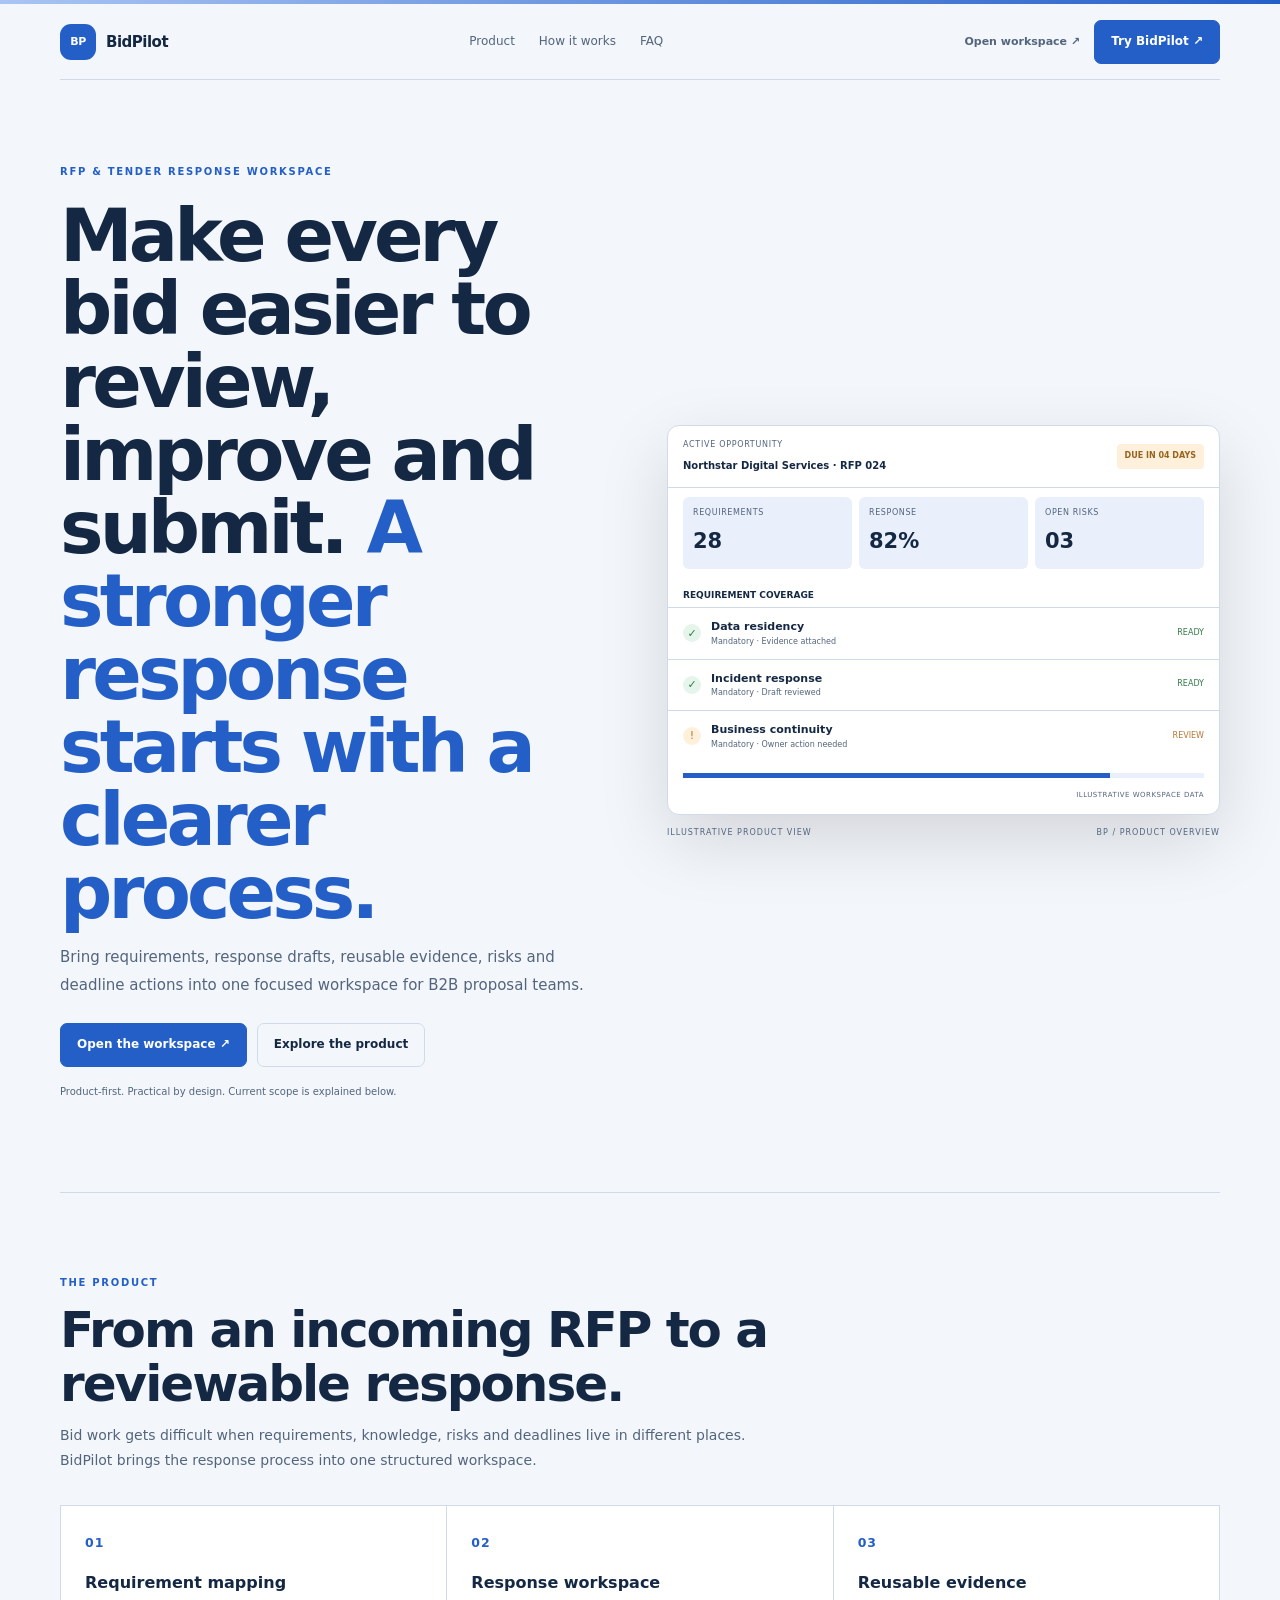
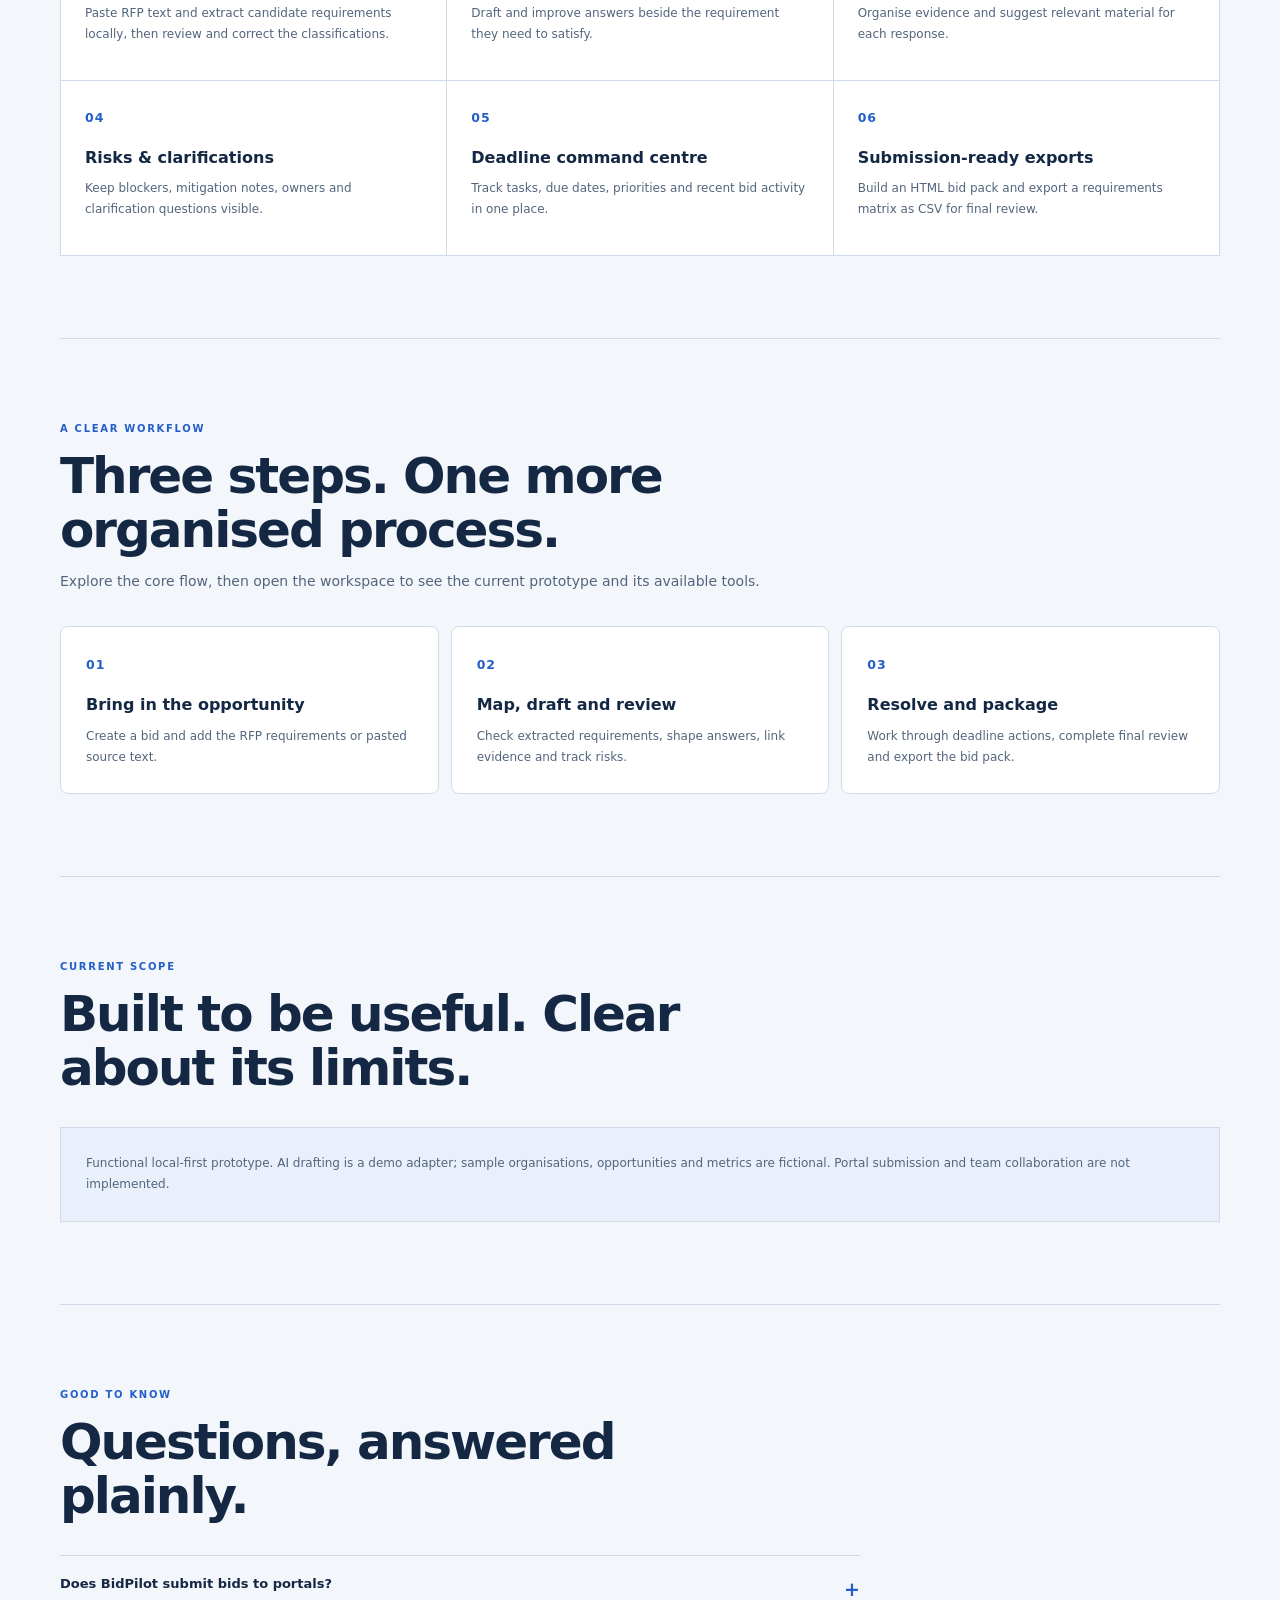
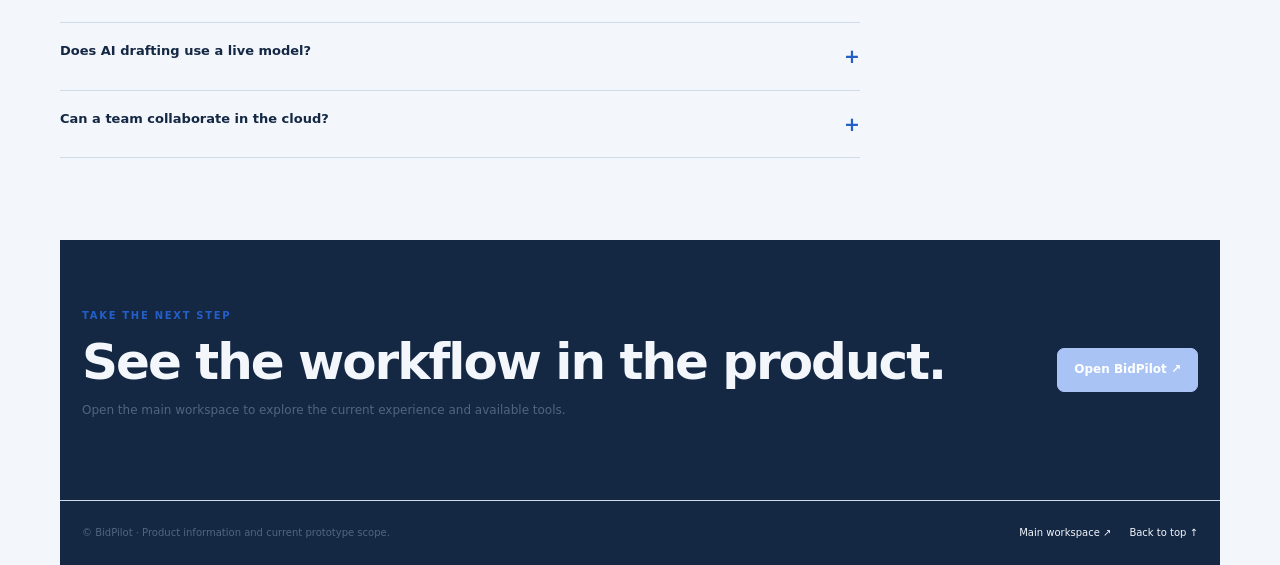
==== commit 4fa005fd: "Add subtle motion and improve text/background contrast" ====
--- a/website/index.html
+++ b/website/index.html
@@ -8,7 +8,37 @@
 body.skin-quote{--bg:#f5f5f3;--surface:#fff;--ink:#1e2a3a;--muted:#707b89;--line:#dce1e6;--accent:#315c99;--accent2:#c4d6ee;--soft:#eaf0f7;--button-text:#fff}.skin-quote .hero h1{font:500 clamp(50px,6vw,78px)/1 Georgia,serif}
 body.skin-security{--bg:#080b13;--surface:#111725;--ink:#f0f2fa;--muted:#9aa4bb;--line:#292f43;--accent:#b8a0ff;--accent2:#6fd8ed;--soft:#171b31;--button-text:#111}
 .terminal,.bid,.margin,.quote,.security,.property{border:1px solid var(--line);background:var(--surface);border-radius:12px;overflow:hidden;box-shadow:0 25px 70px #0002;color:var(--ink);font-size:11px}.term-head,.bid-head,.margin-head,.security-head{display:flex;justify-content:space-between;align-items:center;gap:12px;padding:13px 15px;border-bottom:1px solid var(--line)}.term-head span{color:#db8b75;letter-spacing:2px}.term-head b,.bid-head b,.margin-head b,.security-head b{font-size:10px}.term-head small,.margin-head em,.security-head em{font-size:8px;color:var(--accent);font-style:normal;letter-spacing:.6px}.term-title{padding:16px 16px 7px;font-weight:800}.metrics{display:grid;grid-template-columns:repeat(3,1fr);gap:7px;padding:9px 15px 14px}.metrics>div{background:var(--soft);padding:10px;border-radius:6px}.metrics small,.margin-total small,.security-stats small{display:block;color:var(--muted);font-size:8px;letter-spacing:.6px}.metrics b{display:block;font-size:21px;margin-top:5px}.log{padding:0 15px 13px}.log p{display:grid;grid-template-columns:8px 1fr 1.2fr auto;gap:9px;align-items:center;padding:10px 7px;border-bottom:1px solid var(--line);margin:0}.log p.selected{background:var(--soft)}.log span,.log em{color:var(--muted);font-size:9px}.log em{font-style:normal}.log i{width:7px;height:7px;border-radius:50%;background:#70bd90}.log .warn{background:#d5a34f}.log .bad{background:#dc756d}.term-foot,.audit{border-top:1px solid var(--line);padding:11px 15px;color:var(--muted);font-size:8px;letter-spacing:.7px}.bid{padding-bottom:12px}.bid-head small,.margin-head small,.security-head small{display:block;color:var(--muted);font-size:8px;letter-spacing:.7px;margin-bottom:5px}.bid-head strong{padding:6px 8px;background:#fff0dc;color:#98621f;border-radius:4px;font-size:8px}.bid-label{padding:5px 15px;font-weight:800;font-size:9px}.requirement{display:grid;grid-template-columns:20px 1fr auto;gap:8px;align-items:center;padding:10px 15px;border-top:1px solid var(--line)}.requirement i{font-style:normal;background:#e5f5eb;color:#347b4b;border-radius:50%;width:18px;height:18px;display:grid;place-items:center}.requirement b,.requirement small{display:block}.requirement small{font-size:8px;color:var(--muted)}.requirement em{font-size:8px;color:#347b4b;font-style:normal}.requirement.risk em{color:#b77937}.requirement.risk i{background:#fff0dc;color:#b77937}.progress{height:5px;background:var(--soft);margin:12px 15px}.progress span{display:block;width:82%;height:100%;background:var(--accent)}.sample{text-align:right;display:block;padding:0 15px;color:var(--muted);font-size:7px;letter-spacing:.5px}.margin{padding:0 16px 13px}.margin-head{padding:15px 0}.margin-head small{display:block}.margin-total{display:flex;justify-content:space-between;align-items:end;border-bottom:1px solid var(--line);padding:13px 0}.margin-total b{display:block;color:var(--accent);font-size:32px;letter-spacing:-1px}.margin-total strong{font-size:21px}.bars p{display:grid;grid-template-columns:1fr auto;gap:5px;margin:12px 0}.bars p span{color:var(--muted)}.bars i{grid-column:1/3;height:6px;background:var(--soft);border-radius:4px}.bars u{display:block;height:100%;background:var(--accent);text-decoration:none;border-radius:4px}.margin-controls{display:grid;grid-template-columns:1fr 1fr;gap:12px;border-top:1px solid var(--line);padding-top:13px}.margin-controls label{font-size:8px;color:var(--muted)}.margin-controls b{display:block;color:var(--ink)}.margin-controls input{width:100%;accent-color:var(--accent)}.quote{background:#ecefee;padding:12px}.quote-bar{display:flex;justify-content:space-between;font-size:8px;color:#6a7783;margin-bottom:10px}.quote-paper{padding:20px;background:white;color:#23344a}.quote-logo,.quote-for{display:flex;justify-content:space-between;align-items:center;border-bottom:1px solid #e8ebef;padding-bottom:14px}.quote-logo b{font-size:14px}.quote-logo b span{color:#4772ac}.quote-logo small,.quote-for small,.quote-for span{font-size:8px;color:#7a8797}.quote-for{display:grid;justify-content:start;padding:14px 0;gap:4px}.quote-lines p{display:grid;grid-template-columns:1fr 25px 60px;gap:8px;border-bottom:1px solid #edf0f3;padding:8px 0;margin:0;font-size:8px}.quote-lines p>*:last-child{text-align:right}.quote-total{display:flex;justify-content:space-between;padding-top:13px;font-size:9px}.property{background:#fffdf8;padding:10px;border-radius:3px}.house{height:210px;padding:14px;display:flex;justify-content:space-between;flex-direction:column;color:#fff;background:linear-gradient(150deg,#9eaa94,#46594c 75%,#25392e)}.house span{font-size:8px;letter-spacing:1px}.house b{font:500 30px/1 Georgia,serif}.paper{padding:14px 8px 8px}.paper small{color:#7c897e;font-size:8px;letter-spacing:.8px}.paper h3{font:500 22px Georgia,serif;margin:8px 0}.paper p{font-size:9px;color:#70796f;line-height:1.6}.tags{display:flex;gap:10px;color:#436c52;font-size:7px;letter-spacing:.5px;font-weight:850}.security{padding:0 15px 12px}.security-head{padding:14px 0}.security-stats{display:flex;justify-content:space-between;padding:16px 0}.security-stats b{display:block;font-size:27px;margin-top:4px}.identity{display:grid;grid-template-columns:28px 1fr auto;gap:9px;align-items:center;padding:11px 0;border-top:1px solid var(--line)}.identity i{font-style:normal;width:26px;height:26px;display:grid;place-items:center;background:var(--soft);border-radius:8px;color:var(--accent);font-size:9px}.identity b,.identity small{display:block}.identity small{font-size:8px;color:var(--muted)}.identity strong{font-size:8px;color:#ed9b9e}.skin-security .identity strong{color:#ed9b9e}
-</style></head><body class="skin-enterprise"><div class="topline"></div><div class="wrap">
+</style><style id="micro-motion-and-contrast">
+/* Readability: consistent, high-contrast text across each product palette. */
+body{ -webkit-font-smoothing:antialiased; text-rendering:optimizeLegibility; }
+body.skin-technical{--bg:#0b1118;--surface:#121d27;--ink:#eff5f1;--muted:#aebbb5;--line:#33434d;--accent:#d1ef8a;--accent2:#75ddc9;--soft:#1a2a32;color-scheme:dark}
+body.skin-editorial{--bg:#f6f2e9;--surface:#fffdf8;--ink:#26382f;--muted:#59675e;--line:#d9d1c4;--accent:#345a45;--accent2:#c4a678;--soft:#ece7dc;color-scheme:light}
+body.skin-enterprise{--bg:#f3f6fb;--surface:#fff;--ink:#142844;--muted:#53657d;--line:#d0dbea;--accent:#245fc8;--accent2:#a9c4f4;--soft:#e9f0fb;color-scheme:light}
+body.skin-finance{--bg:#f0f5f1;--surface:#fff;--ink:#18372b;--muted:#596e62;--line:#cddcd1;--accent:#17684d;--accent2:#bde8cf;--soft:#e4f1e7;color-scheme:light}
+body.skin-quote{--bg:#f5f5f3;--surface:#fff;--ink:#202d3d;--muted:#536172;--line:#d0d8e1;--accent:#315c99;--accent2:#c4d6ee;--soft:#eaf0f7;color-scheme:light}
+body.skin-security{--bg:#0a0d16;--surface:#131a29;--ink:#f1f3fa;--muted:#adb6c9;--line:#353d53;--accent:#c2afff;--accent2:#79dced;--soft:#1b2135;color-scheme:dark}
+body .lead,body .section-head p,body .feature p,body .step p,body .honesty,body details p,body .hint,body .navlinks,body .navright>a:first-child{color:var(--muted)}
+body .feature h3,body .step h3,body summary{color:var(--ink)}
+body .feature,body .step{border-color:var(--line)}
+body a:focus-visible,body button:focus-visible,body summary:focus-visible{outline:2px solid var(--accent);outline-offset:4px;border-radius:4px}
+
+/* Small, restrained interactions; no large parallax or distracting loops. */
+.btn,.nav a,.feature,.step,summary,.mark,.visual-caption{transition:color .22s ease,background-color .22s ease,border-color .22s ease,box-shadow .22s ease,transform .22s ease}
+.feature:hover,.step:hover{transform:translateY(-3px);border-color:var(--accent);box-shadow:0 12px 28px rgba(30,48,40,.08)}
+.skin-technical .feature:hover,.skin-security .feature:hover{box-shadow:0 12px 28px rgba(0,0,0,.22)}
+.btn:hover{box-shadow:0 8px 20px rgba(30,48,40,.12)}
+.hero>div:first-child{animation:hero-copy-in .62s cubic-bezier(.2,.7,.2,1) both}
+.hero>div:last-child{animation:hero-preview-in .78s cubic-bezier(.2,.7,.2,1) both}
+.hero>div:last-child>:first-child{transform-origin:center;animation:preview-breathe 9s ease-in-out 1s infinite}
+@keyframes hero-copy-in{from{opacity:0;transform:translateY(13px)}to{opacity:1;transform:translateY(0)}}
+@keyframes hero-preview-in{from{opacity:0;transform:translateY(18px) scale(.99)}to{opacity:1;transform:translateY(0) scale(1)}}
+@keyframes preview-breathe{0%,100%{transform:translateY(0)}50%{transform:translateY(-4px)}}
+html.motion-enabled .motion-reveal{opacity:0;transform:translateY(17px);transition:opacity .58s ease,transform .58s cubic-bezier(.2,.7,.2,1)}
+html.motion-enabled .motion-reveal.is-visible{opacity:1;transform:translateY(0)}
+@media(hover:hover){.navlinks a:hover,.footer a:hover{color:var(--accent)}.mark:hover{transform:rotate(-5deg) scale(1.04)}}
+@media(prefers-reduced-motion:reduce){html{scroll-behavior:auto}*,*:before,*:after{animation:none!important;transition:none!important;scroll-behavior:auto!important}html.motion-enabled .motion-reveal{opacity:1!important;transform:none!important}}
+</style>
+</head><body class="skin-enterprise"><div class="topline"></div><div class="wrap">
 <nav class="nav"><a class="brand" href="#top"><span class="mark">BP</span>BidPilot</a><div class="navlinks"><a href="#product">Product</a><a href="#workflow">How it works</a><a href="#faq">FAQ</a></div><div class="navright"><a href="https://dmytri595-design.github.io/BidPilot/" target="_blank" rel="noopener">Open workspace ↗</a><a class="btn primary" href="https://dmytri595-design.github.io/BidPilot/" target="_blank" rel="noopener">Try BidPilot ↗</a></div></nav>
 <main id="top"><section class="hero"><div><div class="eyebrow">RFP & TENDER RESPONSE WORKSPACE</div><h1>Make every bid easier to review, improve and submit. <em>A stronger response starts with a clearer process.</em></h1><p class="lead">Bring requirements, response drafts, reusable evidence, risks and deadline actions into one focused workspace for B2B proposal teams.</p><div class="actions"><a class="btn primary" href="https://dmytri595-design.github.io/BidPilot/" target="_blank" rel="noopener">Open the workspace ↗</a><a class="btn" href="#product">Explore the product</a></div><div class="hint">Product-first. Practical by design. Current scope is explained below.</div></div><div><div class="bid"><div class="bid-head"><span><small>ACTIVE OPPORTUNITY</small><b>Northstar Digital Services · RFP 024</b></span><strong>DUE IN 04 DAYS</strong></div><div class="metrics"><div><small>REQUIREMENTS</small><b>28</b></div><div><small>RESPONSE</small><b>82%</b></div><div><small>OPEN RISKS</small><b>03</b></div></div><div class="bid-label">REQUIREMENT COVERAGE</div><div class="requirement"><i>✓</i><span><b>Data residency</b><small>Mandatory · Evidence attached</small></span><em>READY</em></div><div class="requirement"><i>✓</i><span><b>Incident response</b><small>Mandatory · Draft reviewed</small></span><em>READY</em></div><div class="requirement risk"><i>!</i><span><b>Business continuity</b><small>Mandatory · Owner action needed</small></span><em>REVIEW</em></div><div class="progress"><span></span></div><small class="sample">ILLUSTRATIVE WORKSPACE DATA</small></div><div class="visual-caption"><span>Illustrative product view</span><span>BP / PRODUCT OVERVIEW</span></div></div></section>
 <section class="section" id="product"><div class="section-head"><div class="eyebrow">THE PRODUCT</div><h2>From an incoming RFP to a reviewable response.</h2><p>Bid work gets difficult when requirements, knowledge, risks and deadlines live in different places. BidPilot brings the response process into one structured workspace.</p></div><div class="features"><article class="feature"><small>01</small><h3>Requirement mapping</h3><p>Paste RFP text and extract candidate requirements locally, then review and correct the classifications.</p></article><article class="feature"><small>02</small><h3>Response workspace</h3><p>Draft and improve answers beside the requirement they need to satisfy.</p></article><article class="feature"><small>03</small><h3>Reusable evidence</h3><p>Organise evidence and suggest relevant material for each response.</p></article><article class="feature"><small>04</small><h3>Risks &amp; clarifications</h3><p>Keep blockers, mitigation notes, owners and clarification questions visible.</p></article><article class="feature"><small>05</small><h3>Deadline command centre</h3><p>Track tasks, due dates, priorities and recent bid activity in one place.</p></article><article class="feature"><small>06</small><h3>Submission-ready exports</h3><p>Build an HTML bid pack and export a requirements matrix as CSV for final review.</p></article></div></section>
@@ -16,4 +46,7 @@
 <section class="section"><div class="section-head"><div class="eyebrow">CURRENT SCOPE</div><h2>Built to be useful. Clear about its limits.</h2></div><div class="honesty">Functional local-first prototype. AI drafting is a demo adapter; sample organisations, opportunities and metrics are fictional. Portal submission and team collaboration are not implemented.</div></section>
 <section class="section" id="faq"><div class="section-head"><div class="eyebrow">GOOD TO KNOW</div><h2>Questions, answered plainly.</h2></div><div class="faq"><details><summary>Does BidPilot submit bids to portals?</summary><p>No. It prepares and exports a response pack. Portal submission, ERP integration and external email delivery are not implemented.</p></details><details><summary>Does AI drafting use a live model?</summary><p>No. The current AI drafting adapter is deterministic demo logic; it does not call an external model.</p></details><details><summary>Can a team collaborate in the cloud?</summary><p>The current prototype is browser-local. Team authentication, cloud database and collaboration are future integrations.</p></details></div></section>
 <section class="closing"><div class="wrap closing-inner"><div><div class="eyebrow">TAKE THE NEXT STEP</div><h2>See the workflow in the product.</h2><p>Open the main workspace to explore the current experience and available tools.</p></div><a class="btn" href="https://dmytri595-design.github.io/BidPilot/" target="_blank" rel="noopener">Open BidPilot ↗</a></div></section></main>
-<footer><div class="wrap footer"><span>© BidPilot · Product information and current prototype scope.</span><div class="footerlinks"><a href="https://dmytri595-design.github.io/BidPilot/" target="_blank" rel="noopener">Main workspace ↗</a><a href="#top">Back to top ↑</a></div></div></footer></div></body></html>+<footer><div class="wrap footer"><span>© BidPilot · Product information and current prototype scope.</span><div class="footerlinks"><a href="https://dmytri595-design.github.io/BidPilot/" target="_blank" rel="noopener">Main workspace ↗</a><a href="#top">Back to top ↑</a></div></div></footer></div><script id="micro-motion-init">
+(()=>{const reduced=window.matchMedia&&window.matchMedia("(prefers-reduced-motion: reduce)").matches;if(reduced||!("IntersectionObserver" in window))return;const selectors=[".section-head",".feature",".step",".honesty",".faq details",".closing-inner",".visual-caption"];const nodes=[...new Set(selectors.flatMap(s=>Array.from(document.querySelectorAll(s))))];nodes.forEach((el,i)=>{el.classList.add("motion-reveal");if(el.matches(".feature,.step"))el.style.transitionDelay=((i%3)*65)+"ms"});document.documentElement.classList.add("motion-enabled");const observer=new IntersectionObserver((entries)=>{entries.forEach(entry=>{if(entry.isIntersecting){entry.target.classList.add("is-visible");observer.unobserve(entry.target)}})},{threshold:.12,rootMargin:"0px 0px -34px 0px"});nodes.forEach(el=>observer.observe(el))})();
+</script>
+</body></html>
